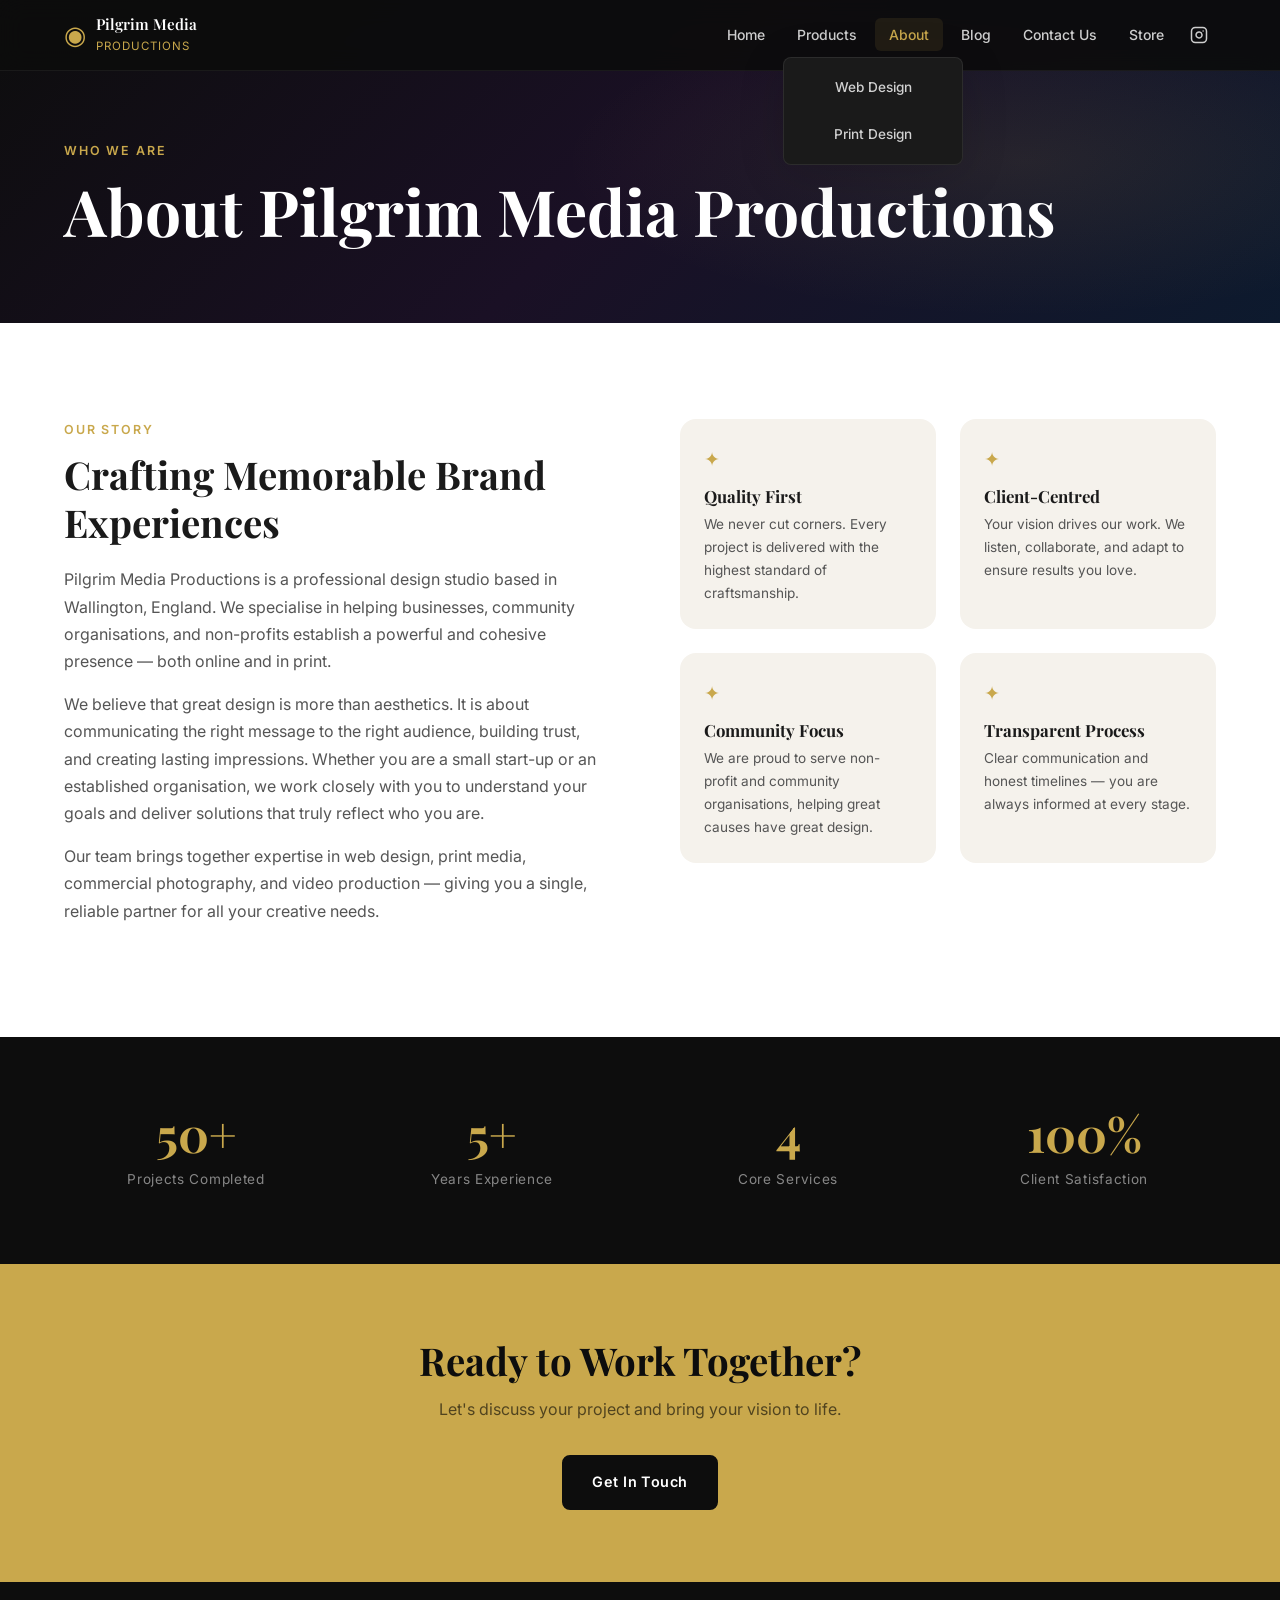
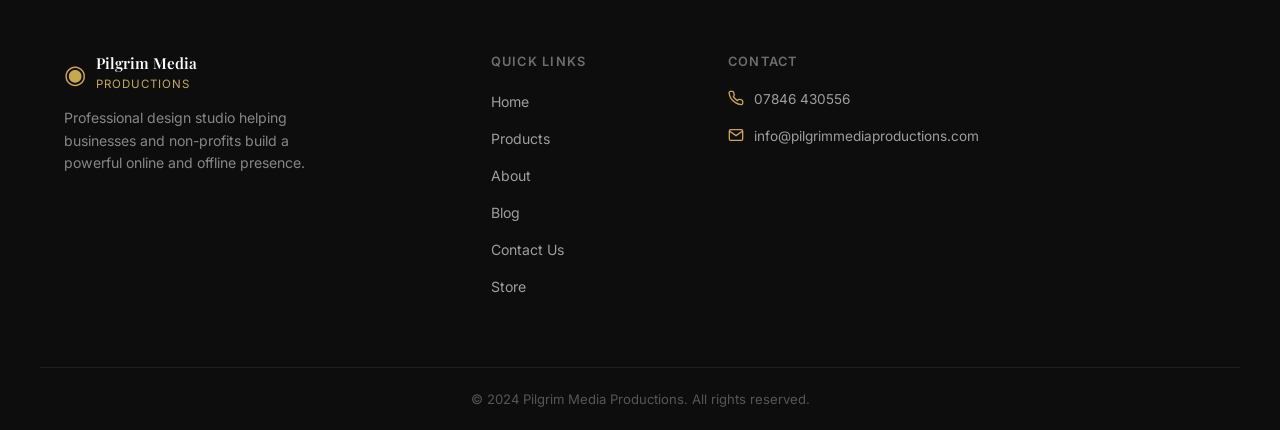
==== about.html @ a8da02cb "Add complete Pilgrim Media Productions website Built a full multi-page website modelled on pilgrimme" ====
<!DOCTYPE html>
<html lang="en">
<head>
  <meta charset="UTF-8" />
  <meta name="viewport" content="width=device-width, initial-scale=1.0" />
  <title>About - Pilgrim Media Productions</title>
  <link rel="stylesheet" href="css/styles.css" />
  <link rel="preconnect" href="https://fonts.googleapis.com" />
  <link rel="preconnect" href="https://fonts.gstatic.com" crossorigin />
  <link href="https://fonts.googleapis.com/css2?family=Playfair+Display:wght@400;600;700&family=Inter:wght@300;400;500;600&display=swap" rel="stylesheet" />
</head>
<body>

  <header class="site-header">
    <div class="container header-inner">
      <a href="index.html" class="logo">
        <span class="logo-icon">&#9673;</span>
        <span class="logo-text">Pilgrim Media<br /><small>Productions</small></span>
      </a>
      <nav class="main-nav" id="main-nav">
        <ul>
          <li><a href="index.html">Home</a></li>
          <li class="has-dropdown">
            <a href="products.html">Products</a>
            <ul class="dropdown">
              <li><a href="products.html#web-design">Web Design</a></li>
              <li><a href="products.html#print-design">Print Design</a></li>
            </ul>
          </li>
          <li><a href="about.html" class="active">About</a></li>
          <li><a href="blog.html">Blog</a></li>
          <li><a href="contact.html">Contact Us</a></li>
          <li><a href="store.html">Store</a></li>
          <li>
            <a href="https://www.instagram.com/pilgrimmediaproductions" target="_blank" rel="noopener" class="nav-social">
              <svg xmlns="http://www.w3.org/2000/svg" width="18" height="18" viewBox="0 0 24 24" fill="none" stroke="currentColor" stroke-width="2" stroke-linecap="round" stroke-linejoin="round"><rect x="2" y="2" width="20" height="20" rx="5" ry="5"/><path d="M16 11.37A4 4 0 1 1 12.63 8 4 4 0 0 1 16 11.37z"/><line x1="17.5" y1="6.5" x2="17.51" y2="6.5"/></svg>
            </a>
          </li>
        </ul>
      </nav>
      <button class="hamburger" id="hamburger" aria-label="Toggle menu">
        <span></span><span></span><span></span>
      </button>
    </div>
  </header>

  <section class="page-hero">
    <div class="container">
      <p class="section-eyebrow">Who We Are</p>
      <h1>About Pilgrim Media Productions</h1>
    </div>
  </section>

  <section class="section about-main">
    <div class="container about-inner">
      <div class="about-text">
        <p class="section-eyebrow">Our Story</p>
        <h2>Crafting Memorable Brand Experiences</h2>
        <p>Pilgrim Media Productions is a professional design studio based in Wallington, England. We specialise in helping businesses, community organisations, and non-profits establish a powerful and cohesive presence — both online and in print.</p>
        <p>We believe that great design is more than aesthetics. It is about communicating the right message to the right audience, building trust, and creating lasting impressions. Whether you are a small start-up or an established organisation, we work closely with you to understand your goals and deliver solutions that truly reflect who you are.</p>
        <p>Our team brings together expertise in web design, print media, commercial photography, and video production — giving you a single, reliable partner for all your creative needs.</p>
      </div>
      <div class="about-values">
        <div class="value-item">
          <div class="value-icon">&#10022;</div>
          <h4>Quality First</h4>
          <p>We never cut corners. Every project is delivered with the highest standard of craftsmanship.</p>
        </div>
        <div class="value-item">
          <div class="value-icon">&#10022;</div>
          <h4>Client-Centred</h4>
          <p>Your vision drives our work. We listen, collaborate, and adapt to ensure results you love.</p>
        </div>
        <div class="value-item">
          <div class="value-icon">&#10022;</div>
          <h4>Community Focus</h4>
          <p>We are proud to serve non-profit and community organisations, helping great causes have great design.</p>
        </div>
        <div class="value-item">
          <div class="value-icon">&#10022;</div>
          <h4>Transparent Process</h4>
          <p>Clear communication and honest timelines — you are always informed at every stage.</p>
        </div>
      </div>
    </div>
  </section>

  <section class="section stats-section">
    <div class="container stats-grid">
      <div class="stat-item">
        <span class="stat-num">50+</span>
        <span class="stat-label">Projects Completed</span>
      </div>
      <div class="stat-item">
        <span class="stat-num">5+</span>
        <span class="stat-label">Years Experience</span>
      </div>
      <div class="stat-item">
        <span class="stat-num">4</span>
        <span class="stat-label">Core Services</span>
      </div>
      <div class="stat-item">
        <span class="stat-num">100%</span>
        <span class="stat-label">Client Satisfaction</span>
      </div>
    </div>
  </section>

  <section class="section cta-section">
    <div class="container cta-inner">
      <h2>Ready to Work Together?</h2>
      <p>Let's discuss your project and bring your vision to life.</p>
      <a href="contact.html" class="btn btn-primary">Get In Touch</a>
    </div>
  </section>

  <footer class="site-footer">
    <div class="container footer-inner">
      <div class="footer-brand">
        <a href="index.html" class="logo logo-light">
          <span class="logo-icon">&#9673;</span>
          <span class="logo-text">Pilgrim Media<br /><small>Productions</small></span>
        </a>
        <p>Professional design studio helping businesses and non-profits build a powerful online and offline presence.</p>
      </div>
      <div class="footer-nav">
        <h4>Quick Links</h4>
        <ul>
          <li><a href="index.html">Home</a></li>
          <li><a href="products.html">Products</a></li>
          <li><a href="about.html">About</a></li>
          <li><a href="blog.html">Blog</a></li>
          <li><a href="contact.html">Contact Us</a></li>
          <li><a href="store.html">Store</a></li>
        </ul>
      </div>
      <div class="footer-contact">
        <h4>Contact</h4>
        <ul class="contact-list">
          <li>
            <svg xmlns="http://www.w3.org/2000/svg" width="16" height="16" viewBox="0 0 24 24" fill="none" stroke="currentColor" stroke-width="2"><path d="M22 16.92v3a2 2 0 0 1-2.18 2 19.79 19.79 0 0 1-8.63-3.07A19.5 19.5 0 0 1 4.69 13a19.79 19.79 0 0 1-3.07-8.67A2 2 0 0 1 3.6 2.18h3a2 2 0 0 1 2 1.72 12.84 12.84 0 0 0 .7 2.81 2 2 0 0 1-.45 2.11L8.09 9.91a16 16 0 0 0 6 6l1.27-1.27a2 2 0 0 1 2.11-.45 12.84 12.84 0 0 0 2.81.7A2 2 0 0 1 22 16.92z"/></svg>
            <a href="tel:07846430556">07846 430556</a>
          </li>
          <li>
            <svg xmlns="http://www.w3.org/2000/svg" width="16" height="16" viewBox="0 0 24 24" fill="none" stroke="currentColor" stroke-width="2"><path d="M4 4h16c1.1 0 2 .9 2 2v12c0 1.1-.9 2-2 2H4c-1.1 0-2-.9-2-2V6c0-1.1.9-2 2-2z"/><polyline points="22,6 12,13 2,6"/></svg>
            <a href="mailto:info@pilgrimmediaproductions.com">info@pilgrimmediaproductions.com</a>
          </li>
        </ul>
      </div>
    </div>
    <div class="footer-bottom">
      <div class="container">
        <p>&copy; 2024 Pilgrim Media Productions. All rights reserved.</p>
      </div>
    </div>
  </footer>

  <script src="js/main.js"></script>
</body>
</html>
---- css/styles.css ----
/* ============================================================
   PILGRIM MEDIA PRODUCTIONS — Main Stylesheet
   ============================================================ */

/* ── Variables ── */
:root {
  --clr-dark:     #0d0d0d;
  --clr-dark2:    #1a1a1a;
  --clr-dark3:    #242424;
  --clr-gold:     #c9a84c;
  --clr-gold-lt:  #e0c370;
  --clr-white:    #ffffff;
  --clr-off-white:#f5f2ec;
  --clr-grey:     #888888;
  --clr-grey-lt:  #d4d4d4;
  --clr-text:     #1a1a1a;
  --clr-text-lt:  #555555;

  --ff-serif:   'Playfair Display', Georgia, serif;
  --ff-sans:    'Inter', system-ui, sans-serif;

  --max-w: 1200px;
  --radius: 8px;
  --radius-lg: 16px;
  --shadow: 0 4px 24px rgba(0,0,0,.08);
  --shadow-lg: 0 8px 48px rgba(0,0,0,.14);

  --transition: 0.25s ease;
}

/* ── Reset & Base ── */
*, *::before, *::after { box-sizing: border-box; margin: 0; padding: 0; }

html { scroll-behavior: smooth; font-size: 16px; }

body {
  font-family: var(--ff-sans);
  color: var(--clr-text);
  background: var(--clr-white);
  line-height: 1.7;
  -webkit-font-smoothing: antialiased;
}

img { max-width: 100%; display: block; }
a  { color: inherit; text-decoration: none; }
ul { list-style: none; }

/* ── Typography ── */
h1, h2, h3, h4 { font-family: var(--ff-serif); line-height: 1.25; }
h1 { font-size: clamp(2.2rem, 5vw, 4rem); }
h2 { font-size: clamp(1.7rem, 3vw, 2.6rem); }
h3 { font-size: clamp(1.2rem, 2vw, 1.5rem); }
h4 { font-size: 1.05rem; }
p  { color: var(--clr-text-lt); }

/* ── Utilities ── */
.container {
  max-width: var(--max-w);
  margin: 0 auto;
  padding: 0 24px;
}

.section {
  padding: 96px 0;
}

.section-header {
  text-align: center;
  max-width: 620px;
  margin: 0 auto 64px;
}

.section-eyebrow {
  font-family: var(--ff-sans);
  font-size: 0.78rem;
  font-weight: 600;
  letter-spacing: 0.15em;
  text-transform: uppercase;
  color: var(--clr-gold);
  margin-bottom: 10px;
}

.section-desc {
  margin-top: 12px;
  font-size: 1.05rem;
}

.section-cta {
  text-align: center;
  margin-top: 48px;
}

/* ── Buttons ── */
.btn {
  display: inline-block;
  padding: 13px 28px;
  border-radius: var(--radius);
  font-family: var(--ff-sans);
  font-size: 0.9rem;
  font-weight: 600;
  letter-spacing: 0.03em;
  cursor: pointer;
  border: 2px solid transparent;
  transition: all var(--transition);
  text-align: center;
}

.btn-primary {
  background: var(--clr-gold);
  color: var(--clr-dark);
  border-color: var(--clr-gold);
}
.btn-primary:hover {
  background: var(--clr-gold-lt);
  border-color: var(--clr-gold-lt);
}

.btn-outline {
  background: transparent;
  color: var(--clr-white);
  border-color: rgba(255,255,255,0.6);
}
.btn-outline:hover {
  background: rgba(255,255,255,0.12);
  border-color: var(--clr-white);
}

.btn-full { width: 100%; }

/* ── Header ── */
.site-header {
  position: fixed;
  top: 0; left: 0; right: 0;
  z-index: 1000;
  background: rgba(13,13,13,0.92);
  backdrop-filter: blur(12px);
  border-bottom: 1px solid rgba(255,255,255,0.06);
  transition: background var(--transition);
}

.header-inner {
  display: flex;
  align-items: center;
  justify-content: space-between;
  height: 70px;
}

/* Logo */
.logo {
  display: flex;
  align-items: center;
  gap: 10px;
  color: var(--clr-white);
  text-decoration: none;
}

.logo-icon {
  font-size: 1.6rem;
  color: var(--clr-gold);
  line-height: 1;
}

.logo-text {
  font-family: var(--ff-serif);
  font-size: 0.95rem;
  font-weight: 600;
  color: var(--clr-white);
  line-height: 1.3;
}
.logo-text small {
  font-size: 0.72rem;
  font-family: var(--ff-sans);
  font-weight: 400;
  color: var(--clr-gold);
  letter-spacing: 0.08em;
  text-transform: uppercase;
}

/* Nav */
.main-nav ul {
  display: flex;
  align-items: center;
  gap: 4px;
}

.main-nav a {
  color: rgba(255,255,255,0.8);
  font-size: 0.875rem;
  font-weight: 500;
  padding: 8px 14px;
  border-radius: 6px;
  transition: all var(--transition);
}
.main-nav a:hover,
.main-nav a.active {
  color: var(--clr-gold);
  background: rgba(201,168,76,0.1);
}

.nav-social {
  display: flex;
  align-items: center;
  padding: 8px !important;
}

/* Dropdown */
.has-dropdown { position: relative; }

.dropdown {
  display: none;
  position: absolute;
  top: calc(100% + 8px);
  left: 0;
  background: var(--clr-dark2);
  border: 1px solid rgba(255,255,255,0.08);
  border-radius: var(--radius);
  padding: 8px 0;
  min-width: 180px;
  box-shadow: var(--shadow-lg);
  flex-direction: column;
  gap: 0;
}

.dropdown li a {
  display: block;
  padding: 10px 18px;
  border-radius: 0;
  font-size: 0.85rem;
}

.has-dropdown:hover .dropdown {
  display: flex;
}

/* Hamburger */
.hamburger {
  display: none;
  flex-direction: column;
  justify-content: center;
  gap: 5px;
  background: none;
  border: none;
  cursor: pointer;
  padding: 4px;
}
.hamburger span {
  display: block;
  width: 22px;
  height: 2px;
  background: var(--clr-white);
  border-radius: 2px;
  transition: all var(--transition);
}

/* ── Hero ── */
.hero {
  position: relative;
  min-height: 100vh;
  display: flex;
  align-items: center;
  background: linear-gradient(135deg, #0d0d0d 0%, #1a1025 40%, #0d1a2e 100%);
  overflow: hidden;
}

.hero::before {
  content: '';
  position: absolute;
  inset: 0;
  background:
    radial-gradient(ellipse 70% 70% at 80% 20%, rgba(201,168,76,0.12) 0%, transparent 60%),
    radial-gradient(ellipse 50% 50% at 20% 80%, rgba(100,60,200,0.1) 0%, transparent 60%);
}

.hero-overlay {
  position: absolute;
  inset: 0;
  background: linear-gradient(to right, rgba(0,0,0,0.5) 0%, transparent 100%);
}

.hero-content {
  position: relative;
  z-index: 1;
  max-width: 700px;
  padding-top: 80px;
}

.hero-eyebrow {
  font-size: 0.8rem;
  font-weight: 600;
  letter-spacing: 0.2em;
  text-transform: uppercase;
  color: var(--clr-gold);
  margin-bottom: 16px;
}

.hero h1 {
  color: var(--clr-white);
  margin-bottom: 20px;
  font-weight: 700;
}

.hero-sub {
  font-size: 1.1rem;
  color: rgba(255,255,255,0.7);
  margin-bottom: 40px;
  max-width: 520px;
}

.hero-actions {
  display: flex;
  gap: 16px;
  flex-wrap: wrap;
}

.hero-scroll-indicator {
  position: absolute;
  bottom: 36px;
  left: 50%;
  transform: translateX(-50%);
  z-index: 1;
}

.hero-scroll-indicator span {
  display: block;
  width: 24px;
  height: 40px;
  border: 2px solid rgba(255,255,255,0.3);
  border-radius: 12px;
  position: relative;
}

.hero-scroll-indicator span::after {
  content: '';
  position: absolute;
  top: 6px;
  left: 50%;
  transform: translateX(-50%);
  width: 4px;
  height: 8px;
  background: var(--clr-gold);
  border-radius: 2px;
  animation: scrollDot 2s ease-in-out infinite;
}

@keyframes scrollDot {
  0%, 100% { opacity: 1; top: 6px; }
  50%       { opacity: 0; top: 20px; }
}

/* ── Services Grid ── */
.services-grid {
  display: grid;
  grid-template-columns: repeat(auto-fit, minmax(260px, 1fr));
  gap: 28px;
}

.service-card {
  background: var(--clr-white);
  border: 1px solid #e8e3da;
  border-radius: var(--radius-lg);
  padding: 36px 28px;
  transition: all var(--transition);
  position: relative;
  overflow: hidden;
}

.service-card::before {
  content: '';
  position: absolute;
  top: 0; left: 0; right: 0;
  height: 3px;
  background: var(--clr-gold);
  transform: scaleX(0);
  transform-origin: left;
  transition: transform var(--transition);
}

.service-card:hover {
  box-shadow: var(--shadow-lg);
  transform: translateY(-4px);
}

.service-card:hover::before {
  transform: scaleX(1);
}

.service-icon {
  width: 64px;
  height: 64px;
  background: var(--clr-off-white);
  border-radius: 12px;
  display: flex;
  align-items: center;
  justify-content: center;
  margin-bottom: 20px;
  color: var(--clr-gold);
}

.service-card h3 { margin-bottom: 10px; }
.service-card p  { font-size: 0.9rem; margin-bottom: 20px; }

.card-link {
  font-size: 0.85rem;
  font-weight: 600;
  color: var(--clr-gold);
  transition: color var(--transition);
}
.card-link:hover { color: var(--clr-gold-lt); }

/* ── Why Us ── */
.why-us {
  background: var(--clr-off-white);
}

.why-inner {
  display: grid;
  grid-template-columns: 1fr 1fr;
  gap: 80px;
  align-items: center;
}

.why-points {
  display: flex;
  flex-direction: column;
  gap: 28px;
  margin: 36px 0 40px;
}

.why-point {
  display: flex;
  gap: 20px;
  align-items: flex-start;
}

.why-num {
  font-family: var(--ff-serif);
  font-size: 1.4rem;
  font-weight: 700;
  color: var(--clr-gold);
  flex-shrink: 0;
  line-height: 1.2;
  min-width: 36px;
}

.why-point h4 { margin-bottom: 4px; }
.why-point p  { font-size: 0.9rem; }

/* Why visual */
.why-card-stack {
  position: relative;
  height: 340px;
}

.visual-card {
  position: absolute;
  background: var(--clr-white);
  border-radius: var(--radius-lg);
  box-shadow: var(--shadow-lg);
  padding: 20px;
}

.vc1 {
  top: 0; left: 0;
  width: 65%; height: 130px;
  display: flex;
  flex-direction: column;
  justify-content: space-between;
}

.vc2 {
  top: 50px; right: 0;
  width: 55%; height: 110px;
  display: flex;
  flex-direction: column;
  justify-content: space-between;
}

.vc3 {
  bottom: 0; left: 15%;
  width: 60%; height: 150px;
  display: flex;
  align-items: center;
  justify-content: center;
  background: var(--clr-dark);
  color: rgba(255,255,255,0.2);
}

.vc-dot {
  width: 36px;
  height: 36px;
  background: var(--clr-gold);
  border-radius: 50%;
  opacity: 0.8;
}

.vc-bar {
  height: 10px;
  background: var(--clr-off-white);
  border-radius: 5px;
}

/* ── Projects Grid ── */
.projects-grid {
  display: grid;
  grid-template-columns: repeat(auto-fit, minmax(260px, 1fr));
  gap: 28px;
}

.project-card {
  border-radius: var(--radius-lg);
  overflow: hidden;
  border: 1px solid #e8e3da;
  transition: all var(--transition);
  background: var(--clr-white);
}

.project-card:hover {
  box-shadow: var(--shadow-lg);
  transform: translateY(-4px);
}

.project-img {
  height: 180px;
  position: relative;
  display: flex;
  align-items: flex-start;
  padding: 16px;
}

.project-tag, .blog-tag {
  display: inline-block;
  background: rgba(255,255,255,0.15);
  backdrop-filter: blur(6px);
  color: #fff;
  font-size: 0.72rem;
  font-weight: 600;
  letter-spacing: 0.08em;
  text-transform: uppercase;
  padding: 4px 12px;
  border-radius: 20px;
  border: 1px solid rgba(255,255,255,0.2);
}

.project-info {
  padding: 24px;
}
.project-info h3 { margin-bottom: 8px; }
.project-info p  { font-size: 0.88rem; margin-bottom: 16px; }

/* ── Newsletter ── */
.newsletter {
  background: linear-gradient(135deg, #0d0d0d 0%, #1a1025 100%);
  padding: 72px 0;
}

.newsletter-inner {
  display: flex;
  align-items: center;
  justify-content: space-between;
  gap: 48px;
  flex-wrap: wrap;
}

.newsletter-text h2 { color: var(--clr-white); }
.newsletter-text p  { color: rgba(255,255,255,0.6); max-width: 400px; }

.newsletter-form {
  display: flex;
  gap: 12px;
  flex-wrap: wrap;
  flex: 1;
  min-width: 280px;
}

.newsletter-form input {
  flex: 1;
  min-width: 220px;
  padding: 13px 18px;
  border: 1px solid rgba(255,255,255,0.15);
  border-radius: var(--radius);
  background: rgba(255,255,255,0.08);
  color: var(--clr-white);
  font-family: var(--ff-sans);
  font-size: 0.9rem;
  transition: border-color var(--transition);
}
.newsletter-form input::placeholder { color: rgba(255,255,255,0.35); }
.newsletter-form input:focus {
  outline: none;
  border-color: var(--clr-gold);
}

/* ── Footer ── */
.site-footer {
  background: var(--clr-dark);
  color: rgba(255,255,255,0.7);
  padding-top: 72px;
}

.footer-inner {
  display: grid;
  grid-template-columns: 2fr 1fr 1fr 1fr;
  gap: 48px;
  padding-bottom: 56px;
  border-bottom: 1px solid rgba(255,255,255,0.08);
}

.footer-brand p {
  font-size: 0.88rem;
  margin-top: 14px;
  max-width: 260px;
  color: rgba(255,255,255,0.5);
  line-height: 1.6;
}

.social-links {
  display: flex;
  gap: 12px;
  margin-top: 20px;
}

.social-links a {
  display: flex;
  align-items: center;
  justify-content: center;
  width: 38px; height: 38px;
  border: 1px solid rgba(255,255,255,0.15);
  border-radius: 50%;
  color: rgba(255,255,255,0.6);
  transition: all var(--transition);
}
.social-links a:hover {
  border-color: var(--clr-gold);
  color: var(--clr-gold);
}

.footer-nav h4,
.footer-services h4,
.footer-contact h4 {
  font-family: var(--ff-sans);
  font-size: 0.8rem;
  font-weight: 600;
  letter-spacing: 0.1em;
  text-transform: uppercase;
  color: rgba(255,255,255,0.4);
  margin-bottom: 18px;
}

.footer-nav ul li,
.footer-services ul li {
  margin-bottom: 10px;
}

.footer-nav a,
.footer-services a {
  font-size: 0.88rem;
  color: rgba(255,255,255,0.6);
  transition: color var(--transition);
}
.footer-nav a:hover,
.footer-services a:hover {
  color: var(--clr-gold);
}

.contact-list li {
  display: flex;
  align-items: flex-start;
  gap: 10px;
  font-size: 0.85rem;
  margin-bottom: 14px;
  color: rgba(255,255,255,0.6);
}

.contact-list svg {
  flex-shrink: 0;
  margin-top: 2px;
  color: var(--clr-gold);
}

.contact-list a {
  color: rgba(255,255,255,0.6);
  transition: color var(--transition);
}
.contact-list a:hover { color: var(--clr-gold); }

.footer-bottom {
  padding: 20px 0;
  text-align: center;
}

.footer-bottom p {
  font-size: 0.82rem;
  color: rgba(255,255,255,0.3);
}

/* ── Page Hero (inner pages) ── */
.page-hero {
  background: linear-gradient(135deg, #0d0d0d 0%, #1a1025 50%, #0d1a2e 100%);
  padding: 140px 0 72px;
  position: relative;
  overflow: hidden;
}

.page-hero::before {
  content: '';
  position: absolute;
  inset: 0;
  background: radial-gradient(ellipse 60% 80% at 80% 50%, rgba(201,168,76,0.1) 0%, transparent 60%);
}

.page-hero .container { position: relative; z-index: 1; }
.page-hero .section-eyebrow { margin-bottom: 10px; }
.page-hero h1 { color: var(--clr-white); }

/* ── About Page ── */
.about-inner {
  display: grid;
  grid-template-columns: 1fr 1fr;
  gap: 80px;
  align-items: start;
}

.about-text .section-eyebrow { margin-bottom: 10px; }
.about-text h2 { margin-bottom: 20px; }
.about-text p  { margin-bottom: 16px; }

.about-values {
  display: grid;
  grid-template-columns: 1fr 1fr;
  gap: 24px;
}

.value-item {
  background: var(--clr-off-white);
  border-radius: var(--radius-lg);
  padding: 24px;
}

.value-icon {
  font-size: 1.2rem;
  color: var(--clr-gold);
  margin-bottom: 10px;
}

.value-item h4 { margin-bottom: 6px; }
.value-item p  { font-size: 0.85rem; }

/* Stats */
.stats-section { background: var(--clr-dark); padding: 72px 0; }

.stats-grid {
  display: grid;
  grid-template-columns: repeat(4, 1fr);
  gap: 32px;
  text-align: center;
}

.stat-num {
  display: block;
  font-family: var(--ff-serif);
  font-size: 3rem;
  font-weight: 700;
  color: var(--clr-gold);
  line-height: 1;
  margin-bottom: 8px;
}

.stat-label {
  font-size: 0.85rem;
  color: rgba(255,255,255,0.5);
  letter-spacing: 0.05em;
}

/* CTA Section */
.cta-section {
  background: var(--clr-gold);
  padding: 72px 0;
}

.cta-inner {
  text-align: center;
}

.cta-inner h2 { color: var(--clr-dark); margin-bottom: 12px; }
.cta-inner p  { color: rgba(0,0,0,0.6); margin-bottom: 32px; }
.cta-section .btn-primary {
  background: var(--clr-dark);
  color: var(--clr-white);
  border-color: var(--clr-dark);
}
.cta-section .btn-primary:hover {
  background: var(--clr-dark2);
  border-color: var(--clr-dark2);
}

/* ── Products Page ── */
.product-section { }
.alt-bg { background: var(--clr-off-white); }

.product-inner {
  display: grid;
  grid-template-columns: 1fr 1fr;
  gap: 80px;
  align-items: center;
}

.product-inner.reverse { direction: rtl; }
.product-inner.reverse > * { direction: ltr; }

.product-text .section-eyebrow { margin-bottom: 10px; }
.product-text h2 { margin-bottom: 16px; }
.product-text p  { margin-bottom: 16px; }

.feature-list {
  margin: 20px 0 32px;
  display: flex;
  flex-direction: column;
  gap: 8px;
}

.feature-list li {
  display: flex;
  align-items: center;
  gap: 10px;
  font-size: 0.9rem;
}

.feature-list li::before {
  content: '✓';
  color: var(--clr-gold);
  font-weight: 700;
  flex-shrink: 0;
}

/* Browser mockup */
.browser-mockup {
  background: var(--clr-white);
  border-radius: var(--radius-lg);
  box-shadow: var(--shadow-lg);
  overflow: hidden;
  border: 1px solid #e0dbd2;
}

.browser-bar {
  background: #f0ede8;
  padding: 10px 16px;
  display: flex;
  align-items: center;
  gap: 8px;
}

.b-dot {
  width: 10px; height: 10px;
  border-radius: 50%;
  background: #ccc;
}
.b-dot:nth-child(1) { background: #ff5f57; }
.b-dot:nth-child(2) { background: #febc2e; }
.b-dot:nth-child(3) { background: #28c840; }

.b-url {
  flex: 1;
  background: var(--clr-white);
  border-radius: 4px;
  padding: 4px 12px;
  font-size: 0.75rem;
  color: var(--clr-grey);
  margin-left: 8px;
}

.browser-content { padding: 20px; }

.bc-header {
  height: 12px;
  background: var(--clr-gold);
  border-radius: 4px;
  margin-bottom: 10px;
  opacity: 0.6;
  width: 40%;
}

.bc-nav {
  height: 8px;
  background: var(--clr-off-white);
  border-radius: 4px;
  margin-bottom: 16px;
}

.bc-hero {
  height: 100px;
  background: linear-gradient(135deg, #0d0d0d, #1a1025);
  border-radius: var(--radius);
  margin-bottom: 16px;
}

.bc-cards {
  display: grid;
  grid-template-columns: repeat(3, 1fr);
  gap: 8px;
}

.bc-card {
  height: 60px;
  background: var(--clr-off-white);
  border-radius: 6px;
}

/* Print mockup */
.print-mockup {
  position: relative;
  height: 300px;
}

.print-card {
  position: absolute;
  border-radius: var(--radius);
  box-shadow: var(--shadow-lg);
}

.pm1 {
  width: 200px; height: 120px;
  background: var(--clr-dark);
  top: 0; left: 0;
  transform: rotate(-5deg);
}

.pm2 {
  width: 180px; height: 250px;
  background: linear-gradient(135deg, #1a1025, #0d1a2e);
  top: 40px; left: 80px;
  transform: rotate(2deg);
}

.pm3 {
  width: 220px; height: 100px;
  background: var(--clr-gold);
  bottom: 20px; right: 0;
  transform: rotate(-2deg);
}

/* Photo mockup */
.photo-grid {
  display: grid;
  grid-template-columns: 1fr 1fr;
  grid-template-rows: 1fr 1fr;
  gap: 12px;
  height: 300px;
}

.photo-item {
  border-radius: var(--radius);
}

.pi1 { background: linear-gradient(135deg, #1a1a2e, #16213e); }
.pi2 { background: linear-gradient(135deg, #2d6a4f, #1b4332); }
.pi3 { background: linear-gradient(135deg, #7b2d8b, #c0392b); }
.pi4 { background: linear-gradient(135deg, #b5451b, #e07b39); }

/* Video mockup */
.video-mockup {
  border-radius: var(--radius-lg);
  overflow: hidden;
  box-shadow: var(--shadow-lg);
}

.video-screen {
  height: 240px;
  background: var(--clr-dark);
  display: flex;
  align-items: center;
  justify-content: center;
}

.play-btn {
  width: 70px; height: 70px;
  background: rgba(201,168,76,0.9);
  border-radius: 50%;
  display: flex;
  align-items: center;
  justify-content: center;
  color: var(--clr-dark);
  padding-left: 4px;
}

.video-controls {
  background: #222;
  padding: 14px 16px;
  position: relative;
}

.vc-bar {
  height: 4px;
  background: rgba(255,255,255,0.15);
  border-radius: 2px;
}

.vc-progress {
  position: absolute;
  top: 14px; left: 16px;
  height: 4px;
  background: var(--clr-gold);
  border-radius: 2px;
}

/* ── Blog Page ── */
.blog-grid {
  display: grid;
  grid-template-columns: repeat(auto-fit, minmax(300px, 1fr));
  gap: 28px;
}

.blog-card {
  border-radius: var(--radius-lg);
  overflow: hidden;
  border: 1px solid #e8e3da;
  background: var(--clr-white);
  transition: all var(--transition);
}

.blog-card:hover {
  box-shadow: var(--shadow-lg);
  transform: translateY(-4px);
}

.blog-card.featured {
  grid-column: 1 / -1;
  display: grid;
  grid-template-columns: 1fr 1fr;
}

.blog-img {
  height: 200px;
  position: relative;
  display: flex;
  align-items: flex-start;
  padding: 16px;
}

.blog-card.featured .blog-img {
  height: auto;
  min-height: 300px;
}

.blog-info { padding: 28px; }

.blog-meta {
  display: flex;
  gap: 12px;
  margin-bottom: 12px;
  font-size: 0.78rem;
  color: var(--clr-grey);
}

.blog-cat {
  color: var(--clr-gold);
  font-weight: 600;
}

.blog-info h2, .blog-info h3 { margin-bottom: 10px; }
.blog-info p { font-size: 0.88rem; margin-bottom: 16px; }

.blog-info h2 a, .blog-info h3 a {
  transition: color var(--transition);
}
.blog-info h2 a:hover, .blog-info h3 a:hover {
  color: var(--clr-gold);
}

/* ── Contact Page ── */
.contact-inner {
  display: grid;
  grid-template-columns: 1fr 1fr;
  gap: 80px;
  align-items: start;
}

.contact-info h2 { margin-bottom: 14px; }
.contact-info > p { margin-bottom: 36px; }

.contact-details {
  display: flex;
  flex-direction: column;
  gap: 24px;
}

.contact-item {
  display: flex;
  gap: 16px;
  align-items: flex-start;
}

.ci-icon {
  width: 44px; height: 44px;
  background: var(--clr-off-white);
  border-radius: 10px;
  display: flex;
  align-items: center;
  justify-content: center;
  color: var(--clr-gold);
  flex-shrink: 0;
}

.contact-item h4 { margin-bottom: 4px; font-size: 0.9rem; }
.contact-item a, .contact-item span { font-size: 0.88rem; color: var(--clr-text-lt); }
.contact-item a:hover { color: var(--clr-gold); }

/* Contact Form */
.contact-form-wrap {
  background: var(--clr-white);
  border: 1px solid #e8e3da;
  border-radius: var(--radius-lg);
  padding: 40px;
  box-shadow: var(--shadow);
}

.contact-form h3 { margin-bottom: 28px; }

.form-row {
  display: grid;
  grid-template-columns: 1fr 1fr;
  gap: 16px;
}

.form-group {
  margin-bottom: 20px;
}

.form-group label {
  display: block;
  font-size: 0.82rem;
  font-weight: 600;
  color: var(--clr-text);
  margin-bottom: 6px;
}

.form-group input,
.form-group select,
.form-group textarea {
  width: 100%;
  padding: 12px 14px;
  border: 1px solid #d8d3ca;
  border-radius: var(--radius);
  font-family: var(--ff-sans);
  font-size: 0.9rem;
  color: var(--clr-text);
  background: var(--clr-white);
  transition: border-color var(--transition);
  appearance: none;
}

.form-group input:focus,
.form-group select:focus,
.form-group textarea:focus {
  outline: none;
  border-color: var(--clr-gold);
  box-shadow: 0 0 0 3px rgba(201,168,76,0.1);
}

.form-group textarea { resize: vertical; }

.form-success {
  margin-top: 16px;
  padding: 12px 16px;
  background: #f0fdf4;
  border: 1px solid #bbf7d0;
  border-radius: var(--radius);
  color: #166534;
  font-size: 0.88rem;
}

/* ── Store Page ── */
.store-grid {
  display: grid;
  grid-template-columns: repeat(auto-fit, minmax(300px, 1fr));
  gap: 28px;
}

.store-card {
  background: var(--clr-white);
  border: 1px solid #e8e3da;
  border-radius: var(--radius-lg);
  padding: 32px;
  transition: all var(--transition);
}

.store-card:hover {
  box-shadow: var(--shadow-lg);
  transform: translateY(-4px);
}

.featured-card {
  border-color: var(--clr-gold);
  box-shadow: 0 0 0 2px rgba(201,168,76,0.2);
}

.store-card-header {
  display: flex;
  align-items: center;
  justify-content: space-between;
  margin-bottom: 16px;
}

.store-icon {
  width: 56px; height: 56px;
  background: var(--clr-off-white);
  border-radius: 12px;
  display: flex;
  align-items: center;
  justify-content: center;
  color: var(--clr-gold);
}

.store-badge {
  font-size: 0.72rem;
  font-weight: 700;
  letter-spacing: 0.08em;
  text-transform: uppercase;
  padding: 4px 12px;
  border-radius: 20px;
  background: var(--clr-off-white);
  color: var(--clr-text-lt);
}

.badge-gold {
  background: var(--clr-gold);
  color: var(--clr-dark);
}

.store-card h3 { margin-bottom: 8px; }

.store-price {
  font-size: 1.4rem;
  color: var(--clr-dark);
  margin-bottom: 12px;
}

.store-card > p { font-size: 0.88rem; margin-bottom: 20px; }

.store-features {
  display: flex;
  flex-direction: column;
  gap: 7px;
  margin-bottom: 28px;
}

.store-features li {
  font-size: 0.85rem;
  color: var(--clr-text-lt);
  display: flex;
  align-items: center;
  gap: 8px;
}

.store-features li::before {
  content: '✓';
  color: var(--clr-gold);
  font-weight: 700;
  flex-shrink: 0;
}

.store-note {
  margin-top: 48px;
  text-align: center;
  font-size: 0.88rem;
  color: var(--clr-text-lt);
}

.store-note a { color: var(--clr-gold); }

/* ── Responsive ── */
@media (max-width: 1024px) {
  .footer-inner {
    grid-template-columns: 1fr 1fr;
    gap: 40px;
  }

  .why-inner { gap: 48px; }
  .about-inner { gap: 48px; }
  .product-inner { gap: 48px; }
  .contact-inner { gap: 48px; }
}

@media (max-width: 768px) {
  .section { padding: 64px 0; }

  /* Mobile nav */
  .hamburger { display: flex; }

  .main-nav {
    display: none;
    position: fixed;
    top: 70px; left: 0; right: 0; bottom: 0;
    background: rgba(13,13,13,0.97);
    z-index: 999;
    flex-direction: column;
    align-items: center;
    justify-content: center;
  }

  .main-nav.open { display: flex; }

  .main-nav ul {
    flex-direction: column;
    gap: 8px;
    text-align: center;
  }

  .main-nav a {
    font-size: 1.1rem;
    padding: 12px 24px;
  }

  .dropdown {
    position: static;
    display: flex !important;
    background: transparent;
    border: none;
    box-shadow: none;
    padding: 4px 0 8px;
  }

  .dropdown li a { font-size: 0.9rem; color: rgba(255,255,255,0.5); }

  /* Grids */
  .why-inner,
  .about-inner,
  .product-inner,
  .contact-inner {
    grid-template-columns: 1fr;
    gap: 40px;
  }

  .product-inner.reverse { direction: ltr; }

  .stats-grid { grid-template-columns: 1fr 1fr; }

  .footer-inner {
    grid-template-columns: 1fr;
    gap: 32px;
  }

  .newsletter-inner {
    flex-direction: column;
    gap: 28px;
  }

  .about-values { grid-template-columns: 1fr; }

  .blog-card.featured {
    grid-column: auto;
    display: block;
  }

  .blog-card.featured .blog-img { min-height: 200px; }

  .form-row { grid-template-columns: 1fr; }

  .contact-form-wrap { padding: 24px; }

  .hero-actions { flex-direction: column; }
  .hero-actions .btn { width: 100%; text-align: center; }

  .why-card-stack { display: none; }
}

@media (max-width: 480px) {
  .stats-grid { grid-template-columns: 1fr 1fr; }
  .store-grid { grid-template-columns: 1fr; }
  .services-grid { grid-template-columns: 1fr; }
  .projects-grid { grid-template-columns: 1fr; }
}
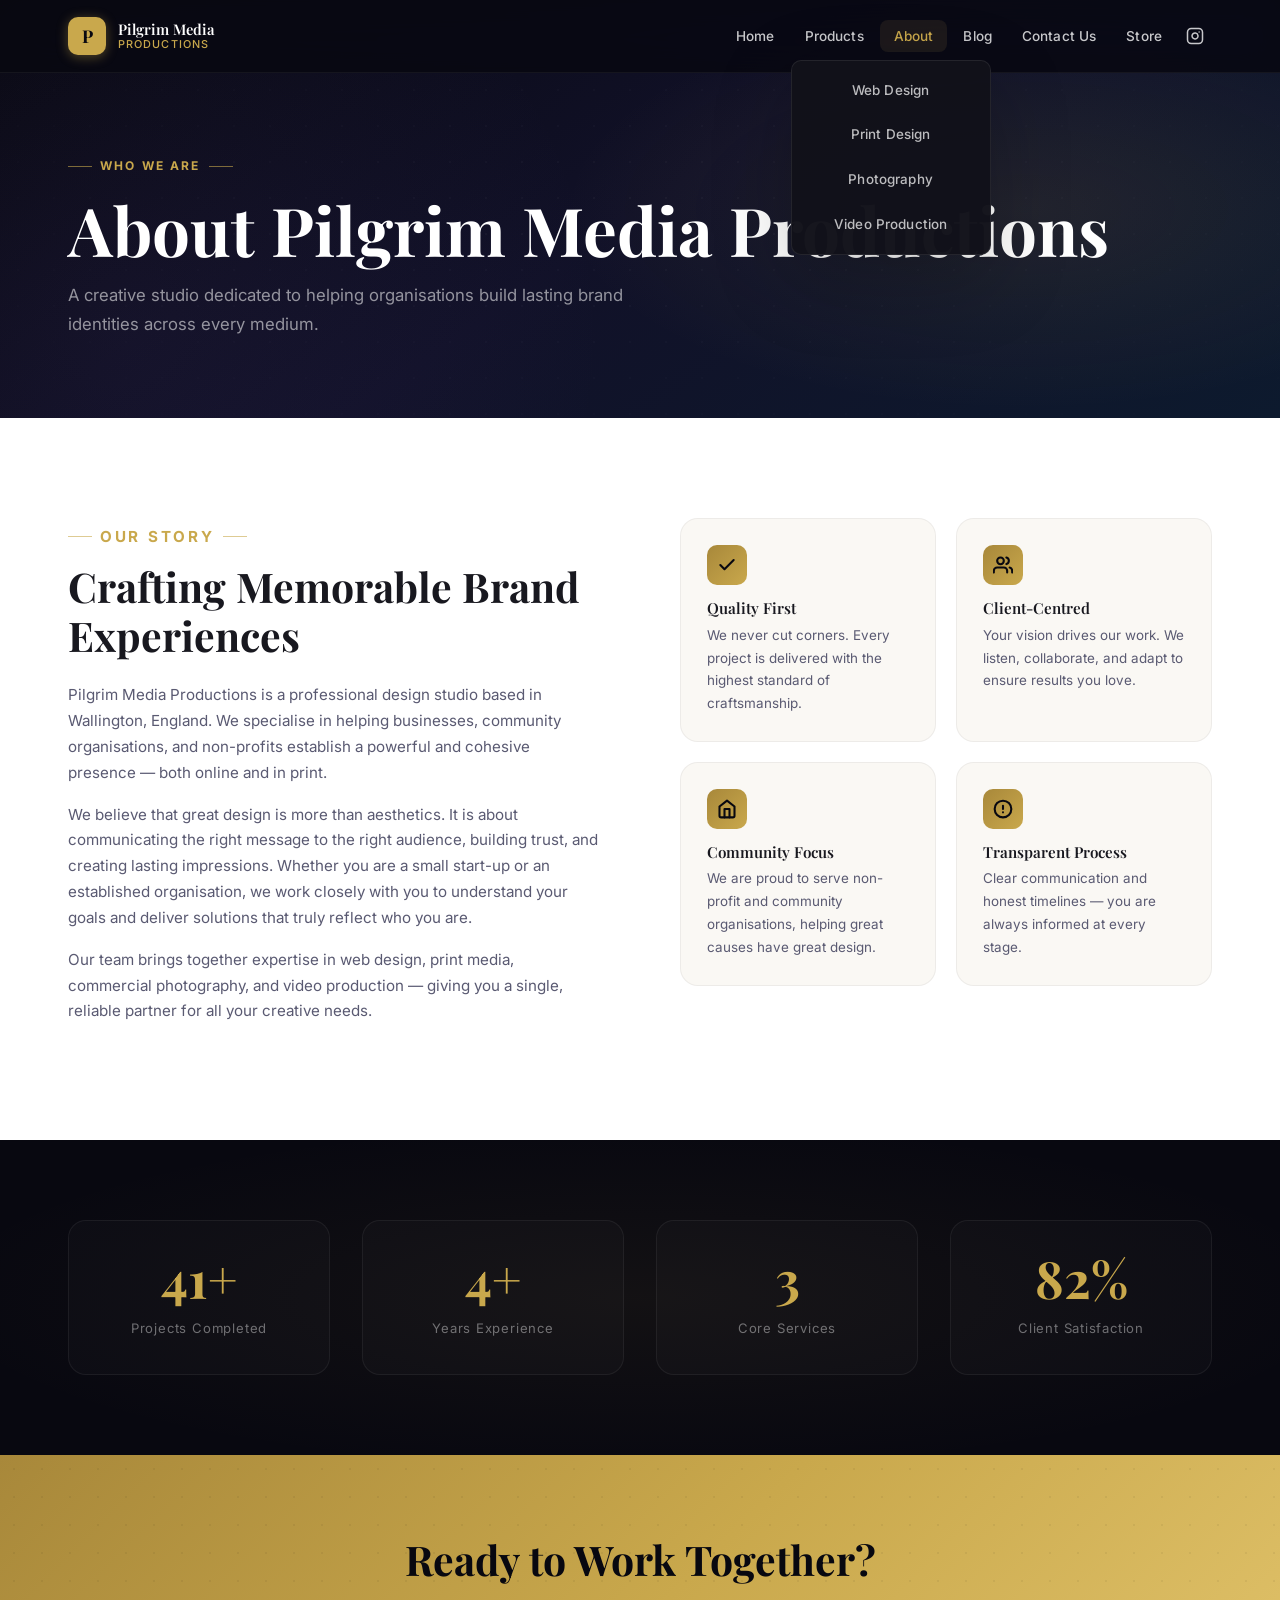
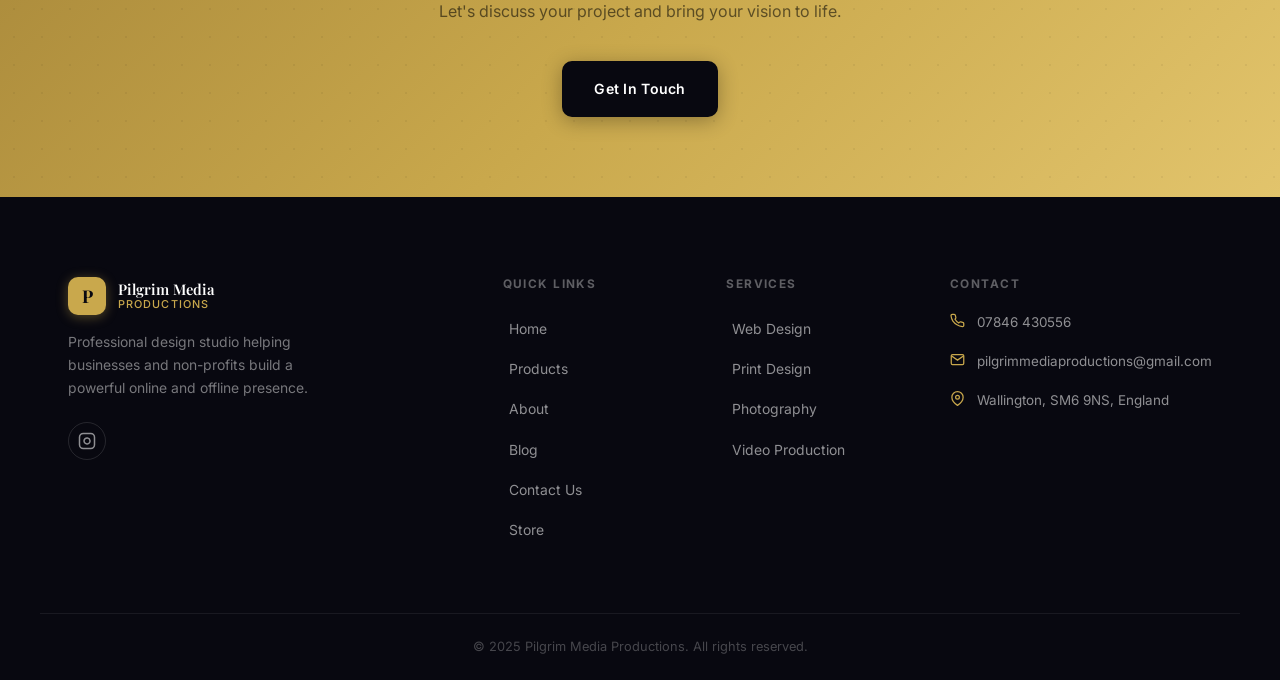
==== commit 64766eaf: "Modernise website with new design system, animations, and sections - Completely rewrote CSS with ani" ====
--- a/about.html
+++ b/about.html
@@ -3,19 +3,26 @@
 <head>
   <meta charset="UTF-8" />
   <meta name="viewport" content="width=device-width, initial-scale=1.0" />
+  <meta name="description" content="About Pilgrim Media Productions — a professional design studio based in Wallington, England, specialising in web design, print, photography and video for businesses and non-profits." />
   <title>About - Pilgrim Media Productions</title>
   <link rel="stylesheet" href="css/styles.css" />
   <link rel="preconnect" href="https://fonts.googleapis.com" />
   <link rel="preconnect" href="https://fonts.gstatic.com" crossorigin />
-  <link href="https://fonts.googleapis.com/css2?family=Playfair+Display:wght@400;600;700&family=Inter:wght@300;400;500;600&display=swap" rel="stylesheet" />
+  <link href="https://fonts.googleapis.com/css2?family=Playfair+Display:wght@400;600;700&family=Inter:wght@300;400;500;600;700&display=swap" rel="stylesheet" />
 </head>
 <body>
+
+  <div class="reading-progress" role="progressbar" aria-hidden="true"></div>
+
+  <button class="back-to-top" aria-label="Back to top">
+    <svg xmlns="http://www.w3.org/2000/svg" width="20" height="20" viewBox="0 0 24 24" fill="none" stroke="currentColor" stroke-width="2.5" stroke-linecap="round" stroke-linejoin="round"><polyline points="18 15 12 9 6 15"/></svg>
+  </button>
 
   <header class="site-header">
     <div class="container header-inner">
       <a href="index.html" class="logo">
-        <span class="logo-icon">&#9673;</span>
-        <span class="logo-text">Pilgrim Media<br /><small>Productions</small></span>
+        <div class="logo-mark">P</div>
+        <div class="logo-text">Pilgrim Media<small>Productions</small></div>
       </a>
       <nav class="main-nav" id="main-nav">
         <ul>
@@ -25,6 +32,8 @@
             <ul class="dropdown">
               <li><a href="products.html#web-design">Web Design</a></li>
               <li><a href="products.html#print-design">Print Design</a></li>
+              <li><a href="products.html#photography">Photography</a></li>
+              <li><a href="products.html#video">Video Production</a></li>
             </ul>
           </li>
           <li><a href="about.html" class="active">About</a></li>
@@ -32,13 +41,13 @@
           <li><a href="contact.html">Contact Us</a></li>
           <li><a href="store.html">Store</a></li>
           <li>
-            <a href="https://www.instagram.com/pilgrimmediaproductions" target="_blank" rel="noopener" class="nav-social">
+            <a href="https://www.instagram.com/pilgrimmediaproductions" target="_blank" rel="noopener" class="nav-social" aria-label="Instagram">
               <svg xmlns="http://www.w3.org/2000/svg" width="18" height="18" viewBox="0 0 24 24" fill="none" stroke="currentColor" stroke-width="2" stroke-linecap="round" stroke-linejoin="round"><rect x="2" y="2" width="20" height="20" rx="5" ry="5"/><path d="M16 11.37A4 4 0 1 1 12.63 8 4 4 0 0 1 16 11.37z"/><line x1="17.5" y1="6.5" x2="17.51" y2="6.5"/></svg>
             </a>
           </li>
         </ul>
       </nav>
-      <button class="hamburger" id="hamburger" aria-label="Toggle menu">
+      <button class="hamburger" id="hamburger" aria-label="Toggle menu" aria-expanded="false">
         <span></span><span></span><span></span>
       </button>
     </div>
@@ -48,6 +57,7 @@
     <div class="container">
       <p class="section-eyebrow">Who We Are</p>
       <h1>About Pilgrim Media Productions</h1>
+      <p class="page-hero-desc">A creative studio dedicated to helping organisations build lasting brand identities across every medium.</p>
     </div>
   </section>
 
@@ -62,22 +72,30 @@
       </div>
       <div class="about-values">
         <div class="value-item">
-          <div class="value-icon">&#10022;</div>
+          <div class="value-icon">
+            <svg xmlns="http://www.w3.org/2000/svg" width="20" height="20" viewBox="0 0 24 24" fill="none" stroke="currentColor" stroke-width="2.5" stroke-linecap="round" stroke-linejoin="round"><polyline points="20 6 9 17 4 12"/></svg>
+          </div>
           <h4>Quality First</h4>
           <p>We never cut corners. Every project is delivered with the highest standard of craftsmanship.</p>
         </div>
         <div class="value-item">
-          <div class="value-icon">&#10022;</div>
+          <div class="value-icon">
+            <svg xmlns="http://www.w3.org/2000/svg" width="20" height="20" viewBox="0 0 24 24" fill="none" stroke="currentColor" stroke-width="2.5" stroke-linecap="round" stroke-linejoin="round"><path d="M17 21v-2a4 4 0 0 0-4-4H5a4 4 0 0 0-4 4v2"/><circle cx="9" cy="7" r="4"/><path d="M23 21v-2a4 4 0 0 0-3-3.87"/><path d="M16 3.13a4 4 0 0 1 0 7.75"/></svg>
+          </div>
           <h4>Client-Centred</h4>
           <p>Your vision drives our work. We listen, collaborate, and adapt to ensure results you love.</p>
         </div>
         <div class="value-item">
-          <div class="value-icon">&#10022;</div>
+          <div class="value-icon">
+            <svg xmlns="http://www.w3.org/2000/svg" width="20" height="20" viewBox="0 0 24 24" fill="none" stroke="currentColor" stroke-width="2.5" stroke-linecap="round" stroke-linejoin="round"><path d="M3 9l9-7 9 7v11a2 2 0 0 1-2 2H5a2 2 0 0 1-2-2z"/><polyline points="9 22 9 12 15 12 15 22"/></svg>
+          </div>
           <h4>Community Focus</h4>
           <p>We are proud to serve non-profit and community organisations, helping great causes have great design.</p>
         </div>
         <div class="value-item">
-          <div class="value-icon">&#10022;</div>
+          <div class="value-icon">
+            <svg xmlns="http://www.w3.org/2000/svg" width="20" height="20" viewBox="0 0 24 24" fill="none" stroke="currentColor" stroke-width="2.5" stroke-linecap="round" stroke-linejoin="round"><circle cx="12" cy="12" r="10"/><line x1="12" y1="8" x2="12" y2="12"/><line x1="12" y1="16" x2="12.01" y2="16"/></svg>
+          </div>
           <h4>Transparent Process</h4>
           <p>Clear communication and honest timelines — you are always informed at every stage.</p>
         </div>
@@ -85,22 +103,22 @@
     </div>
   </section>
 
-  <section class="section stats-section">
+  <section class="stats-section">
     <div class="container stats-grid">
       <div class="stat-item">
-        <span class="stat-num">50+</span>
+        <span class="stat-num" data-count="50" data-suffix="+">50+</span>
         <span class="stat-label">Projects Completed</span>
       </div>
       <div class="stat-item">
-        <span class="stat-num">5+</span>
+        <span class="stat-num" data-count="5" data-suffix="+">5+</span>
         <span class="stat-label">Years Experience</span>
       </div>
       <div class="stat-item">
-        <span class="stat-num">4</span>
+        <span class="stat-num" data-count="4">4</span>
         <span class="stat-label">Core Services</span>
       </div>
       <div class="stat-item">
-        <span class="stat-num">100%</span>
+        <span class="stat-num" data-count="100" data-suffix="%">100%</span>
         <span class="stat-label">Client Satisfaction</span>
       </div>
     </div>
@@ -118,10 +136,15 @@
     <div class="container footer-inner">
       <div class="footer-brand">
         <a href="index.html" class="logo logo-light">
-          <span class="logo-icon">&#9673;</span>
-          <span class="logo-text">Pilgrim Media<br /><small>Productions</small></span>
+          <div class="logo-mark">P</div>
+          <div class="logo-text">Pilgrim Media<small>Productions</small></div>
         </a>
         <p>Professional design studio helping businesses and non-profits build a powerful online and offline presence.</p>
+        <div class="social-links">
+          <a href="https://www.instagram.com/pilgrimmediaproductions" target="_blank" rel="noopener" aria-label="Instagram">
+            <svg xmlns="http://www.w3.org/2000/svg" width="18" height="18" viewBox="0 0 24 24" fill="none" stroke="currentColor" stroke-width="2"><rect x="2" y="2" width="20" height="20" rx="5" ry="5"/><path d="M16 11.37A4 4 0 1 1 12.63 8 4 4 0 0 1 16 11.37z"/><line x1="17.5" y1="6.5" x2="17.51" y2="6.5"/></svg>
+          </a>
+        </div>
       </div>
       <div class="footer-nav">
         <h4>Quick Links</h4>
@@ -134,23 +157,36 @@
           <li><a href="store.html">Store</a></li>
         </ul>
       </div>
+      <div class="footer-services">
+        <h4>Services</h4>
+        <ul>
+          <li><a href="products.html#web-design">Web Design</a></li>
+          <li><a href="products.html#print-design">Print Design</a></li>
+          <li><a href="products.html#photography">Photography</a></li>
+          <li><a href="products.html#video">Video Production</a></li>
+        </ul>
+      </div>
       <div class="footer-contact">
         <h4>Contact</h4>
         <ul class="contact-list">
           <li>
-            <svg xmlns="http://www.w3.org/2000/svg" width="16" height="16" viewBox="0 0 24 24" fill="none" stroke="currentColor" stroke-width="2"><path d="M22 16.92v3a2 2 0 0 1-2.18 2 19.79 19.79 0 0 1-8.63-3.07A19.5 19.5 0 0 1 4.69 13a19.79 19.79 0 0 1-3.07-8.67A2 2 0 0 1 3.6 2.18h3a2 2 0 0 1 2 1.72 12.84 12.84 0 0 0 .7 2.81 2 2 0 0 1-.45 2.11L8.09 9.91a16 16 0 0 0 6 6l1.27-1.27a2 2 0 0 1 2.11-.45 12.84 12.84 0 0 0 2.81.7A2 2 0 0 1 22 16.92z"/></svg>
+            <svg xmlns="http://www.w3.org/2000/svg" width="15" height="15" viewBox="0 0 24 24" fill="none" stroke="currentColor" stroke-width="2"><path d="M22 16.92v3a2 2 0 0 1-2.18 2 19.79 19.79 0 0 1-8.63-3.07A19.5 19.5 0 0 1 4.69 13a19.79 19.79 0 0 1-3.07-8.67A2 2 0 0 1 3.6 2.18h3a2 2 0 0 1 2 1.72 12.84 12.84 0 0 0 .7 2.81 2 2 0 0 1-.45 2.11L8.09 9.91a16 16 0 0 0 6 6l1.27-1.27a2 2 0 0 1 2.11-.45 12.84 12.84 0 0 0 2.81.7A2 2 0 0 1 22 16.92z"/></svg>
             <a href="tel:07846430556">07846 430556</a>
           </li>
           <li>
-            <svg xmlns="http://www.w3.org/2000/svg" width="16" height="16" viewBox="0 0 24 24" fill="none" stroke="currentColor" stroke-width="2"><path d="M4 4h16c1.1 0 2 .9 2 2v12c0 1.1-.9 2-2 2H4c-1.1 0-2-.9-2-2V6c0-1.1.9-2 2-2z"/><polyline points="22,6 12,13 2,6"/></svg>
-            <a href="mailto:info@pilgrimmediaproductions.com">info@pilgrimmediaproductions.com</a>
+            <svg xmlns="http://www.w3.org/2000/svg" width="15" height="15" viewBox="0 0 24 24" fill="none" stroke="currentColor" stroke-width="2"><path d="M4 4h16c1.1 0 2 .9 2 2v12c0 1.1-.9 2-2 2H4c-1.1 0-2-.9-2-2V6c0-1.1.9-2 2-2z"/><polyline points="22,6 12,13 2,6"/></svg>
+            <a href="mailto:pilgrimmediaproductions@gmail.com">pilgrimmediaproductions@gmail.com</a>
+          </li>
+          <li>
+            <svg xmlns="http://www.w3.org/2000/svg" width="15" height="15" viewBox="0 0 24 24" fill="none" stroke="currentColor" stroke-width="2"><path d="M21 10c0 7-9 13-9 13s-9-6-9-13a9 9 0 0 1 18 0z"/><circle cx="12" cy="10" r="3"/></svg>
+            <span>Wallington, SM6 9NS, England</span>
           </li>
         </ul>
       </div>
     </div>
     <div class="footer-bottom">
       <div class="container">
-        <p>&copy; 2024 Pilgrim Media Productions. All rights reserved.</p>
+        <p>&copy; 2025 Pilgrim Media Productions. All rights reserved.</p>
       </div>
     </div>
   </footer>
--- a/css/styles.css
+++ b/css/styles.css
@@ -1,31 +1,41 @@
 /* ============================================================
-   PILGRIM MEDIA PRODUCTIONS — Main Stylesheet
+   PILGRIM MEDIA PRODUCTIONS — Main Stylesheet (Modern Redesign)
    ============================================================ */
 
 /* ── Variables ── */
 :root {
-  --clr-dark:     #0d0d0d;
-  --clr-dark2:    #1a1a1a;
-  --clr-dark3:    #242424;
-  --clr-gold:     #c9a84c;
-  --clr-gold-lt:  #e0c370;
-  --clr-white:    #ffffff;
-  --clr-off-white:#f5f2ec;
-  --clr-grey:     #888888;
-  --clr-grey-lt:  #d4d4d4;
-  --clr-text:     #1a1a1a;
-  --clr-text-lt:  #555555;
-
-  --ff-serif:   'Playfair Display', Georgia, serif;
-  --ff-sans:    'Inter', system-ui, sans-serif;
-
-  --max-w: 1200px;
-  --radius: 8px;
-  --radius-lg: 16px;
-  --shadow: 0 4px 24px rgba(0,0,0,.08);
-  --shadow-lg: 0 8px 48px rgba(0,0,0,.14);
+  --clr-dark:      #080810;
+  --clr-dark2:     #111118;
+  --clr-dark3:     #1c1c28;
+  --clr-dark4:     #252535;
+  --clr-gold:      #c9a84c;
+  --clr-gold-lt:   #e2c46c;
+  --clr-gold-dk:   #a8883a;
+  --clr-white:     #ffffff;
+  --clr-off-white: #f6f3ee;
+  --clr-cream:     #faf8f4;
+  --clr-grey:      #888899;
+  --clr-grey-lt:   #d4d4e0;
+  --clr-text:      #18181f;
+  --clr-text-lt:   #5a5a72;
+  --clr-accent:    #7c5cbf;
+
+  --ff-serif: 'Playfair Display', Georgia, serif;
+  --ff-sans:  'Inter', system-ui, sans-serif;
+
+  --max-w:      1200px;
+  --radius:     10px;
+  --radius-lg:  18px;
+  --radius-xl:  28px;
+  --shadow:     0 4px 24px rgba(0,0,0,.07);
+  --shadow-md:  0 8px 32px rgba(0,0,0,.10);
+  --shadow-lg:  0 16px 56px rgba(0,0,0,.16);
+  --shadow-xl:  0 24px 80px rgba(0,0,0,.22);
 
   --transition: 0.25s ease;
+  --transition-slow: 0.45s cubic-bezier(0.25, 0.46, 0.45, 0.94);
+
+  --gutter: 28px;
 }
 
 /* ── Reset & Base ── */
@@ -39,6 +49,7 @@
   background: var(--clr-white);
   line-height: 1.7;
   -webkit-font-smoothing: antialiased;
+  overflow-x: hidden;
 }
 
 img { max-width: 100%; display: block; }
@@ -46,133 +57,238 @@
 ul { list-style: none; }
 
 /* ── Typography ── */
-h1, h2, h3, h4 { font-family: var(--ff-serif); line-height: 1.25; }
-h1 { font-size: clamp(2.2rem, 5vw, 4rem); }
-h2 { font-size: clamp(1.7rem, 3vw, 2.6rem); }
-h3 { font-size: clamp(1.2rem, 2vw, 1.5rem); }
-h4 { font-size: 1.05rem; }
+h1, h2, h3, h4 { font-family: var(--ff-serif); line-height: 1.2; }
+h1 { font-size: clamp(2.4rem, 5.5vw, 4.2rem); font-weight: 700; }
+h2 { font-size: clamp(1.8rem, 3.2vw, 2.8rem); font-weight: 700; }
+h3 { font-size: clamp(1.2rem, 2vw, 1.55rem); font-weight: 600; }
+h4 { font-size: 1.05rem; font-weight: 600; }
 p  { color: var(--clr-text-lt); }
 
 /* ── Utilities ── */
 .container {
   max-width: var(--max-w);
   margin: 0 auto;
-  padding: 0 24px;
-}
-
-.section {
-  padding: 96px 0;
-}
+  padding: 0 var(--gutter);
+}
+
+.section { padding: 100px 0; }
 
 .section-header {
   text-align: center;
-  max-width: 620px;
-  margin: 0 auto 64px;
+  max-width: 640px;
+  margin: 0 auto 72px;
 }
 
 .section-eyebrow {
   font-family: var(--ff-sans);
-  font-size: 0.78rem;
-  font-weight: 600;
-  letter-spacing: 0.15em;
+  font-size: 0.75rem;
+  font-weight: 700;
+  letter-spacing: 0.18em;
   text-transform: uppercase;
   color: var(--clr-gold);
-  margin-bottom: 10px;
+  margin-bottom: 12px;
+  display: inline-flex;
+  align-items: center;
+  gap: 8px;
+}
+
+.section-eyebrow::before,
+.section-eyebrow::after {
+  content: '';
+  display: block;
+  width: 24px;
+  height: 1px;
+  background: var(--clr-gold);
+  opacity: 0.6;
 }
 
 .section-desc {
-  margin-top: 12px;
+  margin-top: 14px;
   font-size: 1.05rem;
-}
-
-.section-cta {
-  text-align: center;
-  margin-top: 48px;
+  color: var(--clr-text-lt);
+}
+
+.section-cta { text-align: center; margin-top: 56px; }
+
+/* ── Reading Progress Bar ── */
+.reading-progress {
+  position: fixed;
+  top: 0; left: 0;
+  width: 0;
+  height: 3px;
+  background: linear-gradient(90deg, var(--clr-gold), var(--clr-gold-lt));
+  z-index: 2000;
+  transition: width 0.1s linear;
+}
+
+/* ── Back to Top ── */
+.back-to-top {
+  position: fixed;
+  bottom: 32px;
+  right: 32px;
+  width: 48px;
+  height: 48px;
+  background: var(--clr-gold);
+  color: var(--clr-dark);
+  border: none;
+  border-radius: 50%;
+  display: flex;
+  align-items: center;
+  justify-content: center;
+  cursor: pointer;
+  opacity: 0;
+  transform: translateY(16px);
+  transition: all var(--transition);
+  z-index: 900;
+  box-shadow: 0 4px 20px rgba(201,168,76,0.4);
+}
+
+.back-to-top.visible {
+  opacity: 1;
+  transform: translateY(0);
+}
+
+.back-to-top:hover {
+  background: var(--clr-gold-lt);
+  transform: translateY(-3px);
+  box-shadow: 0 8px 28px rgba(201,168,76,0.5);
 }
 
 /* ── Buttons ── */
 .btn {
-  display: inline-block;
-  padding: 13px 28px;
+  display: inline-flex;
+  align-items: center;
+  gap: 8px;
+  padding: 14px 30px;
   border-radius: var(--radius);
   font-family: var(--ff-sans);
-  font-size: 0.9rem;
+  font-size: 0.88rem;
   font-weight: 600;
-  letter-spacing: 0.03em;
+  letter-spacing: 0.02em;
   cursor: pointer;
   border: 2px solid transparent;
   transition: all var(--transition);
   text-align: center;
-}
+  position: relative;
+  overflow: hidden;
+}
+
+.btn::after {
+  content: '';
+  position: absolute;
+  inset: 0;
+  background: rgba(255,255,255,0);
+  transition: background var(--transition);
+}
+
+.btn:hover::after { background: rgba(255,255,255,0.06); }
 
 .btn-primary {
   background: var(--clr-gold);
   color: var(--clr-dark);
   border-color: var(--clr-gold);
+  box-shadow: 0 4px 18px rgba(201,168,76,0.3);
 }
 .btn-primary:hover {
   background: var(--clr-gold-lt);
   border-color: var(--clr-gold-lt);
+  box-shadow: 0 6px 28px rgba(201,168,76,0.45);
+  transform: translateY(-2px);
 }
 
 .btn-outline {
   background: transparent;
   color: var(--clr-white);
-  border-color: rgba(255,255,255,0.6);
+  border-color: rgba(255,255,255,0.45);
 }
 .btn-outline:hover {
-  background: rgba(255,255,255,0.12);
+  background: rgba(255,255,255,0.1);
   border-color: var(--clr-white);
-}
-
-.btn-full { width: 100%; }
+  transform: translateY(-2px);
+}
+
+.btn-outline-dark {
+  background: transparent;
+  color: var(--clr-text);
+  border-color: rgba(0,0,0,0.2);
+}
+.btn-outline-dark:hover {
+  background: var(--clr-text);
+  color: var(--clr-white);
+  border-color: var(--clr-text);
+  transform: translateY(-2px);
+}
+
+.btn-full { width: 100%; justify-content: center; }
 
 /* ── Header ── */
 .site-header {
   position: fixed;
   top: 0; left: 0; right: 0;
   z-index: 1000;
-  background: rgba(13,13,13,0.92);
-  backdrop-filter: blur(12px);
-  border-bottom: 1px solid rgba(255,255,255,0.06);
-  transition: background var(--transition);
+  background: rgba(8,8,16,0.88);
+  backdrop-filter: blur(18px) saturate(180%);
+  -webkit-backdrop-filter: blur(18px) saturate(180%);
+  border-bottom: 1px solid rgba(255,255,255,0.05);
+  transition: transform 0.3s ease, background 0.3s ease, box-shadow 0.3s ease;
+}
+
+.site-header.scrolled {
+  background: rgba(8,8,16,0.97);
+  box-shadow: 0 4px 32px rgba(0,0,0,0.35);
+}
+
+.site-header.hidden {
+  transform: translateY(-100%);
 }
 
 .header-inner {
   display: flex;
   align-items: center;
   justify-content: space-between;
-  height: 70px;
+  height: 72px;
 }
 
 /* Logo */
 .logo {
   display: flex;
   align-items: center;
-  gap: 10px;
+  gap: 12px;
   color: var(--clr-white);
   text-decoration: none;
-}
-
-.logo-icon {
-  font-size: 1.6rem;
-  color: var(--clr-gold);
-  line-height: 1;
+  flex-shrink: 0;
+}
+
+.logo-mark {
+  width: 38px;
+  height: 38px;
+  background: var(--clr-gold);
+  border-radius: 10px;
+  display: flex;
+  align-items: center;
+  justify-content: center;
+  font-family: var(--ff-serif);
+  font-size: 1.1rem;
+  font-weight: 700;
+  color: var(--clr-dark);
+  flex-shrink: 0;
+  box-shadow: 0 2px 12px rgba(201,168,76,0.4);
 }
 
 .logo-text {
   font-family: var(--ff-serif);
-  font-size: 0.95rem;
+  font-size: 0.92rem;
   font-weight: 600;
   color: var(--clr-white);
-  line-height: 1.3;
+  line-height: 1.25;
 }
 .logo-text small {
-  font-size: 0.72rem;
+  display: block;
+  font-size: 0.68rem;
   font-family: var(--ff-sans);
-  font-weight: 400;
+  font-weight: 500;
   color: var(--clr-gold);
-  letter-spacing: 0.08em;
+  letter-spacing: 0.1em;
   text-transform: uppercase;
 }
 
@@ -180,16 +296,17 @@
 .main-nav ul {
   display: flex;
   align-items: center;
-  gap: 4px;
+  gap: 2px;
 }
 
 .main-nav a {
-  color: rgba(255,255,255,0.8);
-  font-size: 0.875rem;
+  color: rgba(255,255,255,0.78);
+  font-size: 0.85rem;
   font-weight: 500;
   padding: 8px 14px;
-  border-radius: 6px;
+  border-radius: 8px;
   transition: all var(--transition);
+  letter-spacing: 0.01em;
 }
 .main-nav a:hover,
 .main-nav a.active {
@@ -209,28 +326,33 @@
 .dropdown {
   display: none;
   position: absolute;
-  top: calc(100% + 8px);
+  top: calc(100% + 10px);
   left: 0;
-  background: var(--clr-dark2);
+  background: rgba(18,18,26,0.98);
+  backdrop-filter: blur(16px);
   border: 1px solid rgba(255,255,255,0.08);
   border-radius: var(--radius);
-  padding: 8px 0;
-  min-width: 180px;
-  box-shadow: var(--shadow-lg);
+  padding: 8px;
+  min-width: 200px;
+  box-shadow: var(--shadow-xl);
   flex-direction: column;
-  gap: 0;
+  gap: 2px;
 }
 
 .dropdown li a {
   display: block;
-  padding: 10px 18px;
-  border-radius: 0;
-  font-size: 0.85rem;
-}
-
-.has-dropdown:hover .dropdown {
-  display: flex;
-}
+  padding: 10px 14px;
+  border-radius: 6px;
+  font-size: 0.84rem;
+  color: rgba(255,255,255,0.72) !important;
+  background: transparent !important;
+}
+.dropdown li a:hover {
+  color: var(--clr-gold) !important;
+  background: rgba(201,168,76,0.1) !important;
+}
+
+.has-dropdown:hover .dropdown { display: flex; }
 
 /* Hamburger */
 .hamburger {
@@ -241,15 +363,18 @@
   background: none;
   border: none;
   cursor: pointer;
-  padding: 4px;
-}
+  padding: 6px;
+  border-radius: 8px;
+  transition: background var(--transition);
+}
+.hamburger:hover { background: rgba(255,255,255,0.06); }
 .hamburger span {
   display: block;
   width: 22px;
   height: 2px;
   background: var(--clr-white);
   border-radius: 2px;
-  transition: all var(--transition);
+  transition: all 0.3s ease;
 }
 
 /* ── Hero ── */
@@ -258,58 +383,173 @@
   min-height: 100vh;
   display: flex;
   align-items: center;
-  background: linear-gradient(135deg, #0d0d0d 0%, #1a1025 40%, #0d1a2e 100%);
+  background: var(--clr-dark);
   overflow: hidden;
 }
 
-.hero::before {
-  content: '';
+/* Animated mesh gradient */
+.hero-bg {
   position: absolute;
   inset: 0;
   background:
-    radial-gradient(ellipse 70% 70% at 80% 20%, rgba(201,168,76,0.12) 0%, transparent 60%),
-    radial-gradient(ellipse 50% 50% at 20% 80%, rgba(100,60,200,0.1) 0%, transparent 60%);
-}
-
-.hero-overlay {
+    radial-gradient(ellipse 80% 80% at 85% 15%, rgba(201,168,76,0.14) 0%, transparent 55%),
+    radial-gradient(ellipse 60% 60% at 10% 80%, rgba(124,92,191,0.12) 0%, transparent 55%),
+    radial-gradient(ellipse 50% 50% at 50% 50%, rgba(0,80,140,0.08) 0%, transparent 60%),
+    linear-gradient(160deg, #080810 0%, #111128 40%, #0d1a2e 100%);
+  animation: heroBgPulse 12s ease-in-out infinite alternate;
+}
+
+@keyframes heroBgPulse {
+  0%   { opacity: 1; }
+  50%  { opacity: 0.85; }
+  100% { opacity: 1; }
+}
+
+/* Dot grid */
+.hero-grid {
   position: absolute;
   inset: 0;
-  background: linear-gradient(to right, rgba(0,0,0,0.5) 0%, transparent 100%);
+  background-image: radial-gradient(circle, rgba(255,255,255,0.04) 1px, transparent 1px);
+  background-size: 40px 40px;
+  mask-image: radial-gradient(ellipse 70% 70% at 50% 50%, black 0%, transparent 100%);
+}
+
+/* Floating orbs */
+.hero-orb {
+  position: absolute;
+  border-radius: 50%;
+  filter: blur(60px);
+  pointer-events: none;
+}
+.hero-orb-1 {
+  width: 500px; height: 500px;
+  background: rgba(201,168,76,0.09);
+  top: -150px; right: -100px;
+  animation: orbFloat1 18s ease-in-out infinite;
+}
+.hero-orb-2 {
+  width: 400px; height: 400px;
+  background: rgba(124,92,191,0.08);
+  bottom: -100px; left: -80px;
+  animation: orbFloat2 22s ease-in-out infinite;
+}
+.hero-orb-3 {
+  width: 300px; height: 300px;
+  background: rgba(0,100,180,0.07);
+  top: 40%; left: 40%;
+  animation: orbFloat3 15s ease-in-out infinite;
+}
+
+@keyframes orbFloat1 {
+  0%, 100% { transform: translate(0, 0) scale(1); }
+  33%  { transform: translate(-40px, 30px) scale(1.05); }
+  66%  { transform: translate(20px, -40px) scale(0.95); }
+}
+@keyframes orbFloat2 {
+  0%, 100% { transform: translate(0, 0) scale(1); }
+  40%  { transform: translate(50px, -30px) scale(1.08); }
+  70%  { transform: translate(-20px, 40px) scale(0.92); }
+}
+@keyframes orbFloat3 {
+  0%, 100% { transform: translate(0, 0); }
+  50%  { transform: translate(-60px, 30px); }
 }
 
 .hero-content {
   position: relative;
-  z-index: 1;
-  max-width: 700px;
+  z-index: 2;
+  max-width: 720px;
   padding-top: 80px;
 }
 
-.hero-eyebrow {
-  font-size: 0.8rem;
+.hero-badge {
+  display: inline-flex;
+  align-items: center;
+  gap: 8px;
+  background: rgba(201,168,76,0.12);
+  border: 1px solid rgba(201,168,76,0.3);
+  border-radius: 100px;
+  padding: 6px 16px 6px 8px;
+  margin-bottom: 28px;
+}
+
+.hero-badge-dot {
+  width: 8px; height: 8px;
+  background: var(--clr-gold);
+  border-radius: 50%;
+  animation: badgePulse 2s ease-in-out infinite;
+}
+
+@keyframes badgePulse {
+  0%, 100% { box-shadow: 0 0 0 0 rgba(201,168,76,0.4); }
+  50% { box-shadow: 0 0 0 6px rgba(201,168,76,0); }
+}
+
+.hero-badge span {
+  font-size: 0.78rem;
   font-weight: 600;
-  letter-spacing: 0.2em;
+  letter-spacing: 0.1em;
   text-transform: uppercase;
   color: var(--clr-gold);
-  margin-bottom: 16px;
 }
 
 .hero h1 {
   color: var(--clr-white);
-  margin-bottom: 20px;
+  margin-bottom: 24px;
   font-weight: 700;
 }
 
+.hero h1 .highlight {
+  background: linear-gradient(135deg, var(--clr-gold) 0%, var(--clr-gold-lt) 50%, var(--clr-gold) 100%);
+  -webkit-background-clip: text;
+  -webkit-text-fill-color: transparent;
+  background-clip: text;
+  background-size: 200% auto;
+  animation: shimmer 4s linear infinite;
+}
+
+@keyframes shimmer {
+  0%   { background-position: 0% center; }
+  100% { background-position: 200% center; }
+}
+
 .hero-sub {
-  font-size: 1.1rem;
-  color: rgba(255,255,255,0.7);
-  margin-bottom: 40px;
-  max-width: 520px;
+  font-size: 1.12rem;
+  color: rgba(255,255,255,0.65);
+  margin-bottom: 44px;
+  max-width: 540px;
+  line-height: 1.75;
 }
 
 .hero-actions {
   display: flex;
   gap: 16px;
   flex-wrap: wrap;
+  align-items: center;
+}
+
+.hero-stats {
+  display: flex;
+  gap: 36px;
+  margin-top: 64px;
+  padding-top: 40px;
+  border-top: 1px solid rgba(255,255,255,0.08);
+}
+
+.hero-stat-num {
+  display: block;
+  font-family: var(--ff-serif);
+  font-size: 2rem;
+  font-weight: 700;
+  color: var(--clr-gold);
+  line-height: 1;
+}
+
+.hero-stat-label {
+  font-size: 0.78rem;
+  color: rgba(255,255,255,0.45);
+  letter-spacing: 0.05em;
+  margin-top: 4px;
 }
 
 .hero-scroll-indicator {
@@ -317,14 +557,14 @@
   bottom: 36px;
   left: 50%;
   transform: translateX(-50%);
-  z-index: 1;
+  z-index: 2;
 }
 
 .hero-scroll-indicator span {
   display: block;
   width: 24px;
   height: 40px;
-  border: 2px solid rgba(255,255,255,0.3);
+  border: 2px solid rgba(255,255,255,0.25);
   border-radius: 12px;
   position: relative;
 }
@@ -347,21 +587,54 @@
   50%       { opacity: 0; top: 20px; }
 }
 
+/* ── Trust Bar ── */
+.trust-bar {
+  background: var(--clr-cream);
+  border-bottom: 1px solid rgba(0,0,0,0.05);
+  padding: 22px 0;
+}
+
+.trust-bar-inner {
+  display: flex;
+  align-items: center;
+  justify-content: center;
+  gap: 40px;
+  flex-wrap: wrap;
+}
+
+.trust-item {
+  display: flex;
+  align-items: center;
+  gap: 10px;
+  font-size: 0.82rem;
+  font-weight: 600;
+  color: var(--clr-text-lt);
+  letter-spacing: 0.02em;
+}
+
+.trust-item svg {
+  color: var(--clr-gold);
+  flex-shrink: 0;
+}
+
 /* ── Services Grid ── */
+.services-overview { background: var(--clr-white); }
+
 .services-grid {
   display: grid;
-  grid-template-columns: repeat(auto-fit, minmax(260px, 1fr));
-  gap: 28px;
+  grid-template-columns: repeat(auto-fit, minmax(272px, 1fr));
+  gap: 24px;
 }
 
 .service-card {
   background: var(--clr-white);
-  border: 1px solid #e8e3da;
+  border: 1px solid rgba(0,0,0,0.07);
   border-radius: var(--radius-lg);
-  padding: 36px 28px;
-  transition: all var(--transition);
+  padding: 38px 30px;
+  transition: all var(--transition-slow);
   position: relative;
   overflow: hidden;
+  cursor: default;
 }
 
 .service-card::before {
@@ -369,254 +642,518 @@
   position: absolute;
   top: 0; left: 0; right: 0;
   height: 3px;
-  background: var(--clr-gold);
+  background: linear-gradient(90deg, var(--clr-gold-dk), var(--clr-gold-lt));
   transform: scaleX(0);
   transform-origin: left;
-  transition: transform var(--transition);
+  transition: transform var(--transition-slow);
+}
+
+.service-card::after {
+  content: '';
+  position: absolute;
+  inset: 0;
+  background: linear-gradient(135deg, rgba(201,168,76,0.03) 0%, transparent 60%);
+  opacity: 0;
+  transition: opacity var(--transition);
 }
 
 .service-card:hover {
   box-shadow: var(--shadow-lg);
-  transform: translateY(-4px);
-}
-
-.service-card:hover::before {
-  transform: scaleX(1);
-}
+  transform: translateY(-6px);
+  border-color: rgba(201,168,76,0.2);
+}
+
+.service-card:hover::before { transform: scaleX(1); }
+.service-card:hover::after  { opacity: 1; }
 
 .service-icon {
   width: 64px;
   height: 64px;
-  background: var(--clr-off-white);
-  border-radius: 12px;
+  background: linear-gradient(135deg, #f6f3ee, #ede9df);
+  border-radius: 16px;
   display: flex;
   align-items: center;
   justify-content: center;
-  margin-bottom: 20px;
+  margin-bottom: 24px;
   color: var(--clr-gold);
-}
-
-.service-card h3 { margin-bottom: 10px; }
-.service-card p  { font-size: 0.9rem; margin-bottom: 20px; }
+  position: relative;
+  z-index: 1;
+  transition: all var(--transition);
+}
+
+.service-card:hover .service-icon {
+  background: linear-gradient(135deg, var(--clr-gold-dk), var(--clr-gold));
+  color: var(--clr-dark);
+  transform: scale(1.08) rotate(-4deg);
+}
+
+.service-card h3 {
+  margin-bottom: 12px;
+  position: relative;
+  z-index: 1;
+}
+.service-card p {
+  font-size: 0.9rem;
+  margin-bottom: 24px;
+  line-height: 1.7;
+  position: relative;
+  z-index: 1;
+}
 
 .card-link {
-  font-size: 0.85rem;
-  font-weight: 600;
+  font-size: 0.84rem;
+  font-weight: 700;
   color: var(--clr-gold);
-  transition: color var(--transition);
-}
-.card-link:hover { color: var(--clr-gold-lt); }
+  transition: all var(--transition);
+  display: inline-flex;
+  align-items: center;
+  gap: 6px;
+  position: relative;
+  z-index: 1;
+}
+.card-link:hover {
+  gap: 10px;
+  color: var(--clr-gold-dk);
+}
 
 /* ── Why Us ── */
 .why-us {
-  background: var(--clr-off-white);
+  background: linear-gradient(160deg, #f6f3ee 0%, #faf8f4 100%);
+  position: relative;
+  overflow: hidden;
+}
+
+.why-us::before {
+  content: '';
+  position: absolute;
+  right: -200px; top: -200px;
+  width: 600px; height: 600px;
+  background: radial-gradient(circle, rgba(201,168,76,0.07) 0%, transparent 70%);
 }
 
 .why-inner {
   display: grid;
   grid-template-columns: 1fr 1fr;
-  gap: 80px;
-  align-items: center;
+  gap: 88px;
+  align-items: center;
+  position: relative;
+  z-index: 1;
 }
 
 .why-points {
   display: flex;
   flex-direction: column;
-  gap: 28px;
-  margin: 36px 0 40px;
+  gap: 24px;
+  margin: 32px 0 40px;
 }
 
 .why-point {
   display: flex;
   gap: 20px;
   align-items: flex-start;
+  padding: 20px;
+  border-radius: var(--radius-lg);
+  background: var(--clr-white);
+  border: 1px solid rgba(0,0,0,0.05);
+  transition: all var(--transition);
+  box-shadow: 0 2px 8px rgba(0,0,0,0.04);
+}
+
+.why-point:hover {
+  box-shadow: var(--shadow-md);
+  transform: translateX(4px);
+  border-color: rgba(201,168,76,0.2);
 }
 
 .why-num {
   font-family: var(--ff-serif);
-  font-size: 1.4rem;
+  font-size: 1.3rem;
   font-weight: 700;
   color: var(--clr-gold);
   flex-shrink: 0;
   line-height: 1.2;
-  min-width: 36px;
-}
-
-.why-point h4 { margin-bottom: 4px; }
-.why-point p  { font-size: 0.9rem; }
-
-/* Why visual */
-.why-card-stack {
-  position: relative;
-  height: 340px;
-}
-
-.visual-card {
-  position: absolute;
+  min-width: 34px;
+}
+
+.why-point h4 { margin-bottom: 4px; font-size: 1rem; }
+.why-point p  { font-size: 0.88rem; margin: 0; }
+
+/* Why visual — redesigned */
+.why-visual {
+  display: grid;
+  grid-template-columns: 1fr 1fr;
+  grid-template-rows: auto auto;
+  gap: 16px;
+}
+
+.why-visual-card {
+  border-radius: var(--radius-lg);
+  overflow: hidden;
+  box-shadow: var(--shadow-md);
+  position: relative;
+}
+
+.wvc-dark {
+  background: var(--clr-dark);
+  padding: 28px;
+  grid-column: 1 / -1;
+  display: flex;
+  align-items: center;
+  gap: 20px;
+}
+
+.wvc-stat-num {
+  font-family: var(--ff-serif);
+  font-size: 2.8rem;
+  font-weight: 700;
+  color: var(--clr-gold);
+  line-height: 1;
+}
+
+.wvc-stat-label {
+  font-size: 0.8rem;
+  color: rgba(255,255,255,0.55);
+  margin-top: 4px;
+}
+
+.wvc-divider {
+  width: 1px;
+  height: 48px;
+  background: rgba(255,255,255,0.1);
+  margin: 0 4px;
+  flex-shrink: 0;
+}
+
+.wvc-light {
   background: var(--clr-white);
-  border-radius: var(--radius-lg);
-  box-shadow: var(--shadow-lg);
-  padding: 20px;
-}
-
-.vc1 {
-  top: 0; left: 0;
-  width: 65%; height: 130px;
-  display: flex;
-  flex-direction: column;
-  justify-content: space-between;
-}
-
-.vc2 {
-  top: 50px; right: 0;
-  width: 55%; height: 110px;
-  display: flex;
-  flex-direction: column;
-  justify-content: space-between;
-}
-
-.vc3 {
-  bottom: 0; left: 15%;
-  width: 60%; height: 150px;
+  padding: 22px;
+  border: 1px solid rgba(0,0,0,0.07);
+}
+
+.wvc-icon {
+  width: 44px; height: 44px;
+  background: linear-gradient(135deg, #f6f3ee, #ede9df);
+  border-radius: 10px;
   display: flex;
   align-items: center;
   justify-content: center;
-  background: var(--clr-dark);
-  color: rgba(255,255,255,0.2);
-}
-
-.vc-dot {
-  width: 36px;
-  height: 36px;
-  background: var(--clr-gold);
-  border-radius: 50%;
-  opacity: 0.8;
-}
-
-.vc-bar {
-  height: 10px;
-  background: var(--clr-off-white);
-  border-radius: 5px;
+  color: var(--clr-gold);
+  margin-bottom: 12px;
+}
+
+.wvc-title {
+  font-family: var(--ff-serif);
+  font-size: 0.95rem;
+  font-weight: 600;
+  color: var(--clr-text);
+  margin-bottom: 4px;
+}
+
+.wvc-desc {
+  font-size: 0.78rem;
+  color: var(--clr-text-lt);
+  line-height: 1.5;
 }
 
 /* ── Projects Grid ── */
+.projects { background: var(--clr-white); }
+
 .projects-grid {
   display: grid;
-  grid-template-columns: repeat(auto-fit, minmax(260px, 1fr));
-  gap: 28px;
+  grid-template-columns: repeat(auto-fit, minmax(268px, 1fr));
+  gap: 24px;
 }
 
 .project-card {
   border-radius: var(--radius-lg);
   overflow: hidden;
-  border: 1px solid #e8e3da;
-  transition: all var(--transition);
+  border: 1px solid rgba(0,0,0,0.07);
+  transition: all var(--transition-slow);
   background: var(--clr-white);
 }
 
 .project-card:hover {
   box-shadow: var(--shadow-lg);
-  transform: translateY(-4px);
+  transform: translateY(-6px);
 }
 
 .project-img {
-  height: 180px;
+  height: 190px;
   position: relative;
   display: flex;
   align-items: flex-start;
+  justify-content: space-between;
   padding: 16px;
-}
-
-.project-tag, .blog-tag {
+  overflow: hidden;
+}
+
+.project-img::after {
+  content: '';
+  position: absolute;
+  inset: 0;
+  background: linear-gradient(to bottom, transparent 40%, rgba(0,0,0,0.4) 100%);
+}
+
+.project-tag {
   display: inline-block;
   background: rgba(255,255,255,0.15);
-  backdrop-filter: blur(6px);
+  backdrop-filter: blur(8px);
+  -webkit-backdrop-filter: blur(8px);
   color: #fff;
-  font-size: 0.72rem;
+  font-size: 0.7rem;
+  font-weight: 700;
+  letter-spacing: 0.09em;
+  text-transform: uppercase;
+  padding: 5px 12px;
+  border-radius: 100px;
+  border: 1px solid rgba(255,255,255,0.2);
+  position: relative;
+  z-index: 1;
+}
+
+.project-info {
+  padding: 26px;
+}
+.project-info h3 { margin-bottom: 8px; font-size: 1.1rem; }
+.project-info p  { font-size: 0.88rem; margin-bottom: 18px; }
+
+/* ── Process Section ── */
+.process { background: var(--clr-dark); }
+
+.process .section-header h2 { color: var(--clr-white); }
+.process .section-desc { color: rgba(255,255,255,0.5); }
+.process .section-eyebrow::before,
+.process .section-eyebrow::after { opacity: 0.4; }
+
+.process-steps {
+  display: grid;
+  grid-template-columns: repeat(4, 1fr);
+  gap: 2px;
+  position: relative;
+}
+
+.process-step {
+  background: rgba(255,255,255,0.03);
+  border: 1px solid rgba(255,255,255,0.06);
+  border-radius: var(--radius-lg);
+  padding: 36px 28px;
+  position: relative;
+  transition: all var(--transition);
+}
+
+.process-step:hover {
+  background: rgba(255,255,255,0.06);
+  border-color: rgba(201,168,76,0.25);
+  transform: translateY(-4px);
+}
+
+.process-step-num {
+  font-family: var(--ff-serif);
+  font-size: 3.5rem;
+  font-weight: 700;
+  color: rgba(201,168,76,0.15);
+  line-height: 1;
+  margin-bottom: 16px;
+  transition: color var(--transition);
+}
+
+.process-step:hover .process-step-num {
+  color: rgba(201,168,76,0.35);
+}
+
+.process-step h4 {
+  color: var(--clr-white);
+  margin-bottom: 10px;
+  font-size: 1rem;
+}
+
+.process-step p {
+  color: rgba(255,255,255,0.45);
+  font-size: 0.86rem;
+}
+
+.process-connector {
+  display: none;
+}
+
+/* ── Testimonials ── */
+.testimonials { background: var(--clr-cream); }
+
+.testimonials-grid {
+  display: grid;
+  grid-template-columns: repeat(3, 1fr);
+  gap: 24px;
+}
+
+.testimonial-card {
+  background: var(--clr-white);
+  border-radius: var(--radius-lg);
+  padding: 32px;
+  border: 1px solid rgba(0,0,0,0.06);
+  box-shadow: var(--shadow);
+  transition: all var(--transition);
+  position: relative;
+  overflow: hidden;
+}
+
+.testimonial-card::before {
+  content: '\201C';
+  position: absolute;
+  top: -10px;
+  left: 24px;
+  font-family: var(--ff-serif);
+  font-size: 8rem;
+  color: rgba(201,168,76,0.08);
+  line-height: 1;
+  pointer-events: none;
+}
+
+.testimonial-card:hover {
+  box-shadow: var(--shadow-lg);
+  transform: translateY(-4px);
+  border-color: rgba(201,168,76,0.2);
+}
+
+.testimonial-stars {
+  display: flex;
+  gap: 3px;
+  margin-bottom: 16px;
+  color: var(--clr-gold);
+}
+
+.testimonial-text {
+  font-size: 0.92rem;
+  line-height: 1.75;
+  color: var(--clr-text-lt);
+  margin-bottom: 24px;
+  position: relative;
+  z-index: 1;
+}
+
+.testimonial-author {
+  display: flex;
+  align-items: center;
+  gap: 12px;
+}
+
+.testimonial-avatar {
+  width: 44px;
+  height: 44px;
+  border-radius: 50%;
+  display: flex;
+  align-items: center;
+  justify-content: center;
+  font-family: var(--ff-serif);
+  font-size: 1.1rem;
+  font-weight: 700;
+  color: var(--clr-dark);
+  flex-shrink: 0;
+}
+
+.testimonial-author-name {
+  font-family: var(--ff-serif);
+  font-size: 0.95rem;
   font-weight: 600;
-  letter-spacing: 0.08em;
-  text-transform: uppercase;
-  padding: 4px 12px;
-  border-radius: 20px;
-  border: 1px solid rgba(255,255,255,0.2);
-}
-
-.project-info {
-  padding: 24px;
-}
-.project-info h3 { margin-bottom: 8px; }
-.project-info p  { font-size: 0.88rem; margin-bottom: 16px; }
+  color: var(--clr-text);
+}
+
+.testimonial-author-role {
+  font-size: 0.78rem;
+  color: var(--clr-grey);
+  margin-top: 2px;
+}
 
 /* ── Newsletter ── */
 .newsletter {
-  background: linear-gradient(135deg, #0d0d0d 0%, #1a1025 100%);
-  padding: 72px 0;
+  background: linear-gradient(140deg, #0d0d1a 0%, #141426 50%, #0d1a2e 100%);
+  padding: 80px 0;
+  position: relative;
+  overflow: hidden;
+}
+
+.newsletter::before {
+  content: '';
+  position: absolute;
+  inset: 0;
+  background:
+    radial-gradient(ellipse 60% 80% at 90% 50%, rgba(201,168,76,0.1) 0%, transparent 60%),
+    radial-gradient(ellipse 40% 40% at 10% 50%, rgba(124,92,191,0.08) 0%, transparent 60%);
 }
 
 .newsletter-inner {
   display: flex;
   align-items: center;
   justify-content: space-between;
-  gap: 48px;
+  gap: 56px;
   flex-wrap: wrap;
-}
-
-.newsletter-text h2 { color: var(--clr-white); }
-.newsletter-text p  { color: rgba(255,255,255,0.6); max-width: 400px; }
+  position: relative;
+  z-index: 1;
+}
+
+.newsletter-text h2 {
+  color: var(--clr-white);
+  margin-bottom: 10px;
+}
+.newsletter-text p  {
+  color: rgba(255,255,255,0.55);
+  max-width: 400px;
+  font-size: 0.95rem;
+}
 
 .newsletter-form {
   display: flex;
   gap: 12px;
   flex-wrap: wrap;
   flex: 1;
-  min-width: 280px;
+  min-width: 300px;
 }
 
 .newsletter-form input {
   flex: 1;
   min-width: 220px;
-  padding: 13px 18px;
-  border: 1px solid rgba(255,255,255,0.15);
+  padding: 14px 20px;
+  border: 1px solid rgba(255,255,255,0.12);
   border-radius: var(--radius);
-  background: rgba(255,255,255,0.08);
+  background: rgba(255,255,255,0.07);
   color: var(--clr-white);
   font-family: var(--ff-sans);
   font-size: 0.9rem;
-  transition: border-color var(--transition);
-}
-.newsletter-form input::placeholder { color: rgba(255,255,255,0.35); }
+  transition: border-color var(--transition), box-shadow var(--transition);
+}
+.newsletter-form input::placeholder { color: rgba(255,255,255,0.3); }
 .newsletter-form input:focus {
   outline: none;
   border-color: var(--clr-gold);
+  box-shadow: 0 0 0 3px rgba(201,168,76,0.12);
 }
 
 /* ── Footer ── */
 .site-footer {
   background: var(--clr-dark);
-  color: rgba(255,255,255,0.7);
-  padding-top: 72px;
+  color: rgba(255,255,255,0.65);
+  padding-top: 80px;
 }
 
 .footer-inner {
   display: grid;
-  grid-template-columns: 2fr 1fr 1fr 1fr;
+  grid-template-columns: 2.2fr 1fr 1fr 1.3fr;
   gap: 48px;
-  padding-bottom: 56px;
-  border-bottom: 1px solid rgba(255,255,255,0.08);
+  padding-bottom: 60px;
+  border-bottom: 1px solid rgba(255,255,255,0.07);
 }
 
 .footer-brand p {
-  font-size: 0.88rem;
-  margin-top: 14px;
+  font-size: 0.87rem;
+  margin-top: 16px;
   max-width: 260px;
-  color: rgba(255,255,255,0.5);
-  line-height: 1.6;
+  color: rgba(255,255,255,0.45);
+  line-height: 1.65;
 }
 
 .social-links {
   display: flex;
-  gap: 12px;
-  margin-top: 20px;
+  gap: 10px;
+  margin-top: 22px;
 }
 
 .social-links a {
@@ -624,26 +1161,28 @@
   align-items: center;
   justify-content: center;
   width: 38px; height: 38px;
-  border: 1px solid rgba(255,255,255,0.15);
+  border: 1px solid rgba(255,255,255,0.12);
   border-radius: 50%;
-  color: rgba(255,255,255,0.6);
+  color: rgba(255,255,255,0.55);
   transition: all var(--transition);
 }
 .social-links a:hover {
   border-color: var(--clr-gold);
   color: var(--clr-gold);
+  background: rgba(201,168,76,0.1);
+  transform: translateY(-2px);
 }
 
 .footer-nav h4,
 .footer-services h4,
 .footer-contact h4 {
   font-family: var(--ff-sans);
-  font-size: 0.8rem;
-  font-weight: 600;
-  letter-spacing: 0.1em;
+  font-size: 0.74rem;
+  font-weight: 700;
+  letter-spacing: 0.12em;
   text-transform: uppercase;
-  color: rgba(255,255,255,0.4);
-  margin-bottom: 18px;
+  color: rgba(255,255,255,0.35);
+  margin-bottom: 20px;
 }
 
 .footer-nav ul li,
@@ -653,22 +1192,38 @@
 
 .footer-nav a,
 .footer-services a {
-  font-size: 0.88rem;
-  color: rgba(255,255,255,0.6);
-  transition: color var(--transition);
+  font-size: 0.87rem;
+  color: rgba(255,255,255,0.55);
+  transition: all var(--transition);
+  display: inline-flex;
+  align-items: center;
+  gap: 6px;
+}
+.footer-nav a::before,
+.footer-services a::before {
+  content: '';
+  width: 0;
+  height: 1px;
+  background: var(--clr-gold);
+  transition: width var(--transition);
 }
 .footer-nav a:hover,
 .footer-services a:hover {
   color: var(--clr-gold);
+  padding-left: 4px;
+}
+.footer-nav a:hover::before,
+.footer-services a:hover::before {
+  width: 10px;
 }
 
 .contact-list li {
   display: flex;
   align-items: flex-start;
-  gap: 10px;
-  font-size: 0.85rem;
-  margin-bottom: 14px;
-  color: rgba(255,255,255,0.6);
+  gap: 12px;
+  font-size: 0.84rem;
+  margin-bottom: 16px;
+  color: rgba(255,255,255,0.55);
 }
 
 .contact-list svg {
@@ -678,25 +1233,28 @@
 }
 
 .contact-list a {
-  color: rgba(255,255,255,0.6);
+  color: rgba(255,255,255,0.55);
   transition: color var(--transition);
 }
 .contact-list a:hover { color: var(--clr-gold); }
 
 .footer-bottom {
-  padding: 20px 0;
+  padding: 22px 0;
+  display: flex;
+  align-items: center;
+  justify-content: center;
+}
+
+.footer-bottom p {
+  font-size: 0.8rem;
+  color: rgba(255,255,255,0.25);
   text-align: center;
-}
-
-.footer-bottom p {
-  font-size: 0.82rem;
-  color: rgba(255,255,255,0.3);
 }
 
 /* ── Page Hero (inner pages) ── */
 .page-hero {
-  background: linear-gradient(135deg, #0d0d0d 0%, #1a1025 50%, #0d1a2e 100%);
-  padding: 140px 0 72px;
+  background: linear-gradient(145deg, #080810 0%, #111128 50%, #0d1a2e 100%);
+  padding: 148px 0 80px;
   position: relative;
   overflow: hidden;
 }
@@ -705,14 +1263,37 @@
   content: '';
   position: absolute;
   inset: 0;
-  background: radial-gradient(ellipse 60% 80% at 80% 50%, rgba(201,168,76,0.1) 0%, transparent 60%);
-}
-
-.page-hero .container { position: relative; z-index: 1; }
-.page-hero .section-eyebrow { margin-bottom: 10px; }
+  background:
+    radial-gradient(ellipse 60% 80% at 80% 50%, rgba(201,168,76,0.1) 0%, transparent 60%),
+    radial-gradient(circle at 10% 80%, rgba(124,92,191,0.07) 0%, transparent 40%);
+}
+
+.page-hero::after {
+  content: '';
+  position: absolute;
+  inset: 0;
+  background-image: radial-gradient(circle, rgba(255,255,255,0.03) 1px, transparent 1px);
+  background-size: 36px 36px;
+  mask-image: radial-gradient(ellipse 80% 80% at 50% 50%, black, transparent);
+}
+
+.page-hero .container {
+  position: relative;
+  z-index: 1;
+}
+
+.page-hero .section-eyebrow { margin-bottom: 12px; }
 .page-hero h1 { color: var(--clr-white); }
+.page-hero .page-hero-desc {
+  color: rgba(255,255,255,0.55);
+  font-size: 1.05rem;
+  margin-top: 12px;
+  max-width: 560px;
+}
 
 /* ── About Page ── */
+.about-main { background: var(--clr-white); }
+
 .about-inner {
   display: grid;
   grid-template-columns: 1fr 1fr;
@@ -720,73 +1301,128 @@
   align-items: start;
 }
 
-.about-text .section-eyebrow { margin-bottom: 10px; }
-.about-text h2 { margin-bottom: 20px; }
-.about-text p  { margin-bottom: 16px; }
+.about-text .section-eyebrow { margin-bottom: 12px; }
+.about-text h2 { margin-bottom: 22px; }
+.about-text p  { margin-bottom: 16px; font-size: 0.95rem; }
 
 .about-values {
   display: grid;
   grid-template-columns: 1fr 1fr;
-  gap: 24px;
+  gap: 20px;
 }
 
 .value-item {
-  background: var(--clr-off-white);
+  background: var(--clr-cream);
   border-radius: var(--radius-lg);
-  padding: 24px;
+  padding: 26px;
+  border: 1px solid rgba(0,0,0,0.05);
+  transition: all var(--transition);
+}
+
+.value-item:hover {
+  box-shadow: var(--shadow-md);
+  transform: translateY(-3px);
+  border-color: rgba(201,168,76,0.2);
 }
 
 .value-icon {
-  font-size: 1.2rem;
-  color: var(--clr-gold);
-  margin-bottom: 10px;
-}
-
-.value-item h4 { margin-bottom: 6px; }
-.value-item p  { font-size: 0.85rem; }
+  width: 40px; height: 40px;
+  background: linear-gradient(135deg, var(--clr-gold-dk), var(--clr-gold));
+  border-radius: 10px;
+  display: flex;
+  align-items: center;
+  justify-content: center;
+  color: var(--clr-dark);
+  margin-bottom: 14px;
+  font-size: 1rem;
+}
+
+.value-item h4 { margin-bottom: 6px; font-size: 0.95rem; }
+.value-item p  { font-size: 0.84rem; margin: 0; }
 
 /* Stats */
-.stats-section { background: var(--clr-dark); padding: 72px 0; }
+.stats-section {
+  background: var(--clr-dark);
+  padding: 80px 0;
+  position: relative;
+  overflow: hidden;
+}
+
+.stats-section::before {
+  content: '';
+  position: absolute;
+  inset: 0;
+  background: radial-gradient(ellipse 80% 80% at 50% 50%, rgba(201,168,76,0.06) 0%, transparent 70%);
+}
 
 .stats-grid {
   display: grid;
   grid-template-columns: repeat(4, 1fr);
   gap: 32px;
   text-align: center;
+  position: relative;
+  z-index: 1;
+}
+
+.stat-item {
+  padding: 32px 20px;
+  border: 1px solid rgba(255,255,255,0.06);
+  border-radius: var(--radius-lg);
+  background: rgba(255,255,255,0.02);
+  transition: all var(--transition);
+}
+
+.stat-item:hover {
+  background: rgba(255,255,255,0.04);
+  border-color: rgba(201,168,76,0.2);
 }
 
 .stat-num {
   display: block;
   font-family: var(--ff-serif);
-  font-size: 3rem;
+  font-size: 3.2rem;
   font-weight: 700;
   color: var(--clr-gold);
   line-height: 1;
-  margin-bottom: 8px;
+  margin-bottom: 10px;
 }
 
 .stat-label {
-  font-size: 0.85rem;
-  color: rgba(255,255,255,0.5);
-  letter-spacing: 0.05em;
+  font-size: 0.82rem;
+  color: rgba(255,255,255,0.4);
+  letter-spacing: 0.06em;
 }
 
 /* CTA Section */
 .cta-section {
-  background: var(--clr-gold);
-  padding: 72px 0;
+  background: linear-gradient(135deg, var(--clr-gold-dk) 0%, var(--clr-gold) 50%, var(--clr-gold-lt) 100%);
+  padding: 80px 0;
+  position: relative;
+  overflow: hidden;
+}
+
+.cta-section::before {
+  content: '';
+  position: absolute;
+  inset: 0;
+  background-image: radial-gradient(circle, rgba(0,0,0,0.05) 1px, transparent 1px);
+  background-size: 28px 28px;
 }
 
 .cta-inner {
   text-align: center;
-}
-
-.cta-inner h2 { color: var(--clr-dark); margin-bottom: 12px; }
-.cta-inner p  { color: rgba(0,0,0,0.6); margin-bottom: 32px; }
+  position: relative;
+  z-index: 1;
+}
+
+.cta-inner h2 { color: var(--clr-dark); margin-bottom: 14px; }
+.cta-inner p  { color: rgba(0,0,0,0.55); margin-bottom: 36px; font-size: 1rem; }
+
 .cta-section .btn-primary {
   background: var(--clr-dark);
   color: var(--clr-white);
   border-color: var(--clr-dark);
+  box-shadow: 0 4px 20px rgba(0,0,0,0.3);
 }
 .cta-section .btn-primary:hover {
   background: var(--clr-dark2);
@@ -795,50 +1431,59 @@
 
 /* ── Products Page ── */
 .product-section { }
-.alt-bg { background: var(--clr-off-white); }
+.alt-bg { background: var(--clr-cream); }
 
 .product-inner {
   display: grid;
   grid-template-columns: 1fr 1fr;
-  gap: 80px;
+  gap: 88px;
   align-items: center;
 }
 
 .product-inner.reverse { direction: rtl; }
 .product-inner.reverse > * { direction: ltr; }
 
-.product-text .section-eyebrow { margin-bottom: 10px; }
-.product-text h2 { margin-bottom: 16px; }
-.product-text p  { margin-bottom: 16px; }
+.product-text .section-eyebrow { margin-bottom: 12px; }
+.product-text h2 { margin-bottom: 18px; }
+.product-text p  { margin-bottom: 16px; font-size: 0.95rem; }
 
 .feature-list {
-  margin: 20px 0 32px;
+  margin: 20px 0 34px;
   display: flex;
   flex-direction: column;
-  gap: 8px;
+  gap: 10px;
 }
 
 .feature-list li {
   display: flex;
   align-items: center;
-  gap: 10px;
+  gap: 12px;
   font-size: 0.9rem;
+  color: var(--clr-text-lt);
 }
 
 .feature-list li::before {
-  content: '✓';
-  color: var(--clr-gold);
-  font-weight: 700;
+  content: '';
+  width: 20px; height: 20px;
+  background: linear-gradient(135deg, var(--clr-gold-dk), var(--clr-gold));
+  border-radius: 50%;
+  display: flex;
+  align-items: center;
+  justify-content: center;
   flex-shrink: 0;
+  background-image: url("data:image/svg+xml,%3Csvg xmlns='http://www.w3.org/2000/svg' width='12' height='12' viewBox='0 0 24 24' fill='none' stroke='%23080810' stroke-width='3' stroke-linecap='round' stroke-linejoin='round'%3E%3Cpolyline points='20 6 9 17 4 12'/%3E%3C/svg%3E");
+  background-repeat: no-repeat;
+  background-position: center;
+  background-size: 12px;
 }
 
 /* Browser mockup */
 .browser-mockup {
   background: var(--clr-white);
   border-radius: var(--radius-lg);
-  box-shadow: var(--shadow-lg);
+  box-shadow: var(--shadow-xl);
   overflow: hidden;
-  border: 1px solid #e0dbd2;
+  border: 1px solid rgba(0,0,0,0.08);
 }
 
 .browser-bar {
@@ -861,9 +1506,9 @@
 .b-url {
   flex: 1;
   background: var(--clr-white);
-  border-radius: 4px;
+  border-radius: 5px;
   padding: 4px 12px;
-  font-size: 0.75rem;
+  font-size: 0.72rem;
   color: var(--clr-grey);
   margin-left: 8px;
 }
@@ -871,11 +1516,11 @@
 .browser-content { padding: 20px; }
 
 .bc-header {
-  height: 12px;
+  height: 14px;
   background: var(--clr-gold);
   border-radius: 4px;
-  margin-bottom: 10px;
-  opacity: 0.6;
+  margin-bottom: 12px;
+  opacity: 0.5;
   width: 40%;
 }
 
@@ -883,14 +1528,14 @@
   height: 8px;
   background: var(--clr-off-white);
   border-radius: 4px;
-  margin-bottom: 16px;
+  margin-bottom: 18px;
 }
 
 .bc-hero {
-  height: 100px;
+  height: 110px;
   background: linear-gradient(135deg, #0d0d0d, #1a1025);
   border-radius: var(--radius);
-  margin-bottom: 16px;
+  margin-bottom: 18px;
 }
 
 .bc-cards {
@@ -900,42 +1545,42 @@
 }
 
 .bc-card {
-  height: 60px;
+  height: 64px;
   background: var(--clr-off-white);
-  border-radius: 6px;
+  border-radius: 8px;
 }
 
 /* Print mockup */
 .print-mockup {
   position: relative;
-  height: 300px;
+  height: 320px;
 }
 
 .print-card {
   position: absolute;
   border-radius: var(--radius);
-  box-shadow: var(--shadow-lg);
+  box-shadow: var(--shadow-xl);
 }
 
 .pm1 {
   width: 200px; height: 120px;
   background: var(--clr-dark);
   top: 0; left: 0;
-  transform: rotate(-5deg);
+  transform: rotate(-6deg);
 }
 
 .pm2 {
-  width: 180px; height: 250px;
-  background: linear-gradient(135deg, #1a1025, #0d1a2e);
+  width: 185px; height: 260px;
+  background: linear-gradient(145deg, #1a1025, #0d1a2e);
   top: 40px; left: 80px;
   transform: rotate(2deg);
 }
 
 .pm3 {
   width: 220px; height: 100px;
-  background: var(--clr-gold);
+  background: linear-gradient(135deg, var(--clr-gold-dk), var(--clr-gold));
   bottom: 20px; right: 0;
-  transform: rotate(-2deg);
+  transform: rotate(-3deg);
 }
 
 /* Photo mockup */
@@ -944,11 +1589,13 @@
   grid-template-columns: 1fr 1fr;
   grid-template-rows: 1fr 1fr;
   gap: 12px;
-  height: 300px;
+  height: 320px;
+  border-radius: var(--radius-lg);
+  overflow: hidden;
 }
 
 .photo-item {
-  border-radius: var(--radius);
+  border-radius: 0;
 }
 
 .pi1 { background: linear-gradient(135deg, #1a1a2e, #16213e); }
@@ -960,45 +1607,55 @@
 .video-mockup {
   border-radius: var(--radius-lg);
   overflow: hidden;
-  box-shadow: var(--shadow-lg);
+  box-shadow: var(--shadow-xl);
 }
 
 .video-screen {
-  height: 240px;
+  height: 256px;
   background: var(--clr-dark);
   display: flex;
   align-items: center;
   justify-content: center;
+  background-image: radial-gradient(circle, rgba(255,255,255,0.03) 1px, transparent 1px);
+  background-size: 24px 24px;
 }
 
 .play-btn {
-  width: 70px; height: 70px;
-  background: rgba(201,168,76,0.9);
+  width: 76px; height: 76px;
+  background: linear-gradient(135deg, var(--clr-gold-dk), var(--clr-gold));
   border-radius: 50%;
   display: flex;
   align-items: center;
   justify-content: center;
   color: var(--clr-dark);
-  padding-left: 4px;
+  padding-left: 5px;
+  box-shadow: 0 8px 32px rgba(201,168,76,0.5);
+  transition: all var(--transition);
+  cursor: pointer;
+}
+
+.play-btn:hover {
+  transform: scale(1.1);
+  box-shadow: 0 12px 40px rgba(201,168,76,0.6);
 }
 
 .video-controls {
-  background: #222;
-  padding: 14px 16px;
+  background: #1c1c24;
+  padding: 16px 18px;
   position: relative;
 }
 
 .vc-bar {
   height: 4px;
-  background: rgba(255,255,255,0.15);
+  background: rgba(255,255,255,0.12);
   border-radius: 2px;
 }
 
 .vc-progress {
   position: absolute;
-  top: 14px; left: 16px;
+  top: 16px; left: 18px;
   height: 4px;
-  background: var(--clr-gold);
+  background: linear-gradient(90deg, var(--clr-gold-dk), var(--clr-gold));
   border-radius: 2px;
 }
 
@@ -1006,20 +1663,20 @@
 .blog-grid {
   display: grid;
   grid-template-columns: repeat(auto-fit, minmax(300px, 1fr));
-  gap: 28px;
+  gap: 26px;
 }
 
 .blog-card {
   border-radius: var(--radius-lg);
   overflow: hidden;
-  border: 1px solid #e8e3da;
+  border: 1px solid rgba(0,0,0,0.07);
   background: var(--clr-white);
-  transition: all var(--transition);
+  transition: all var(--transition-slow);
 }
 
 .blog-card:hover {
   box-shadow: var(--shadow-lg);
-  transform: translateY(-4px);
+  transform: translateY(-5px);
 }
 
 .blog-card.featured {
@@ -1029,35 +1686,67 @@
 }
 
 .blog-img {
-  height: 200px;
+  height: 210px;
   position: relative;
   display: flex;
   align-items: flex-start;
   padding: 16px;
+  overflow: hidden;
+}
+
+.blog-img::after {
+  content: '';
+  position: absolute;
+  inset: 0;
+  background: linear-gradient(to bottom, transparent 40%, rgba(0,0,0,0.35) 100%);
+}
+
+.blog-tag {
+  display: inline-block;
+  background: rgba(255,255,255,0.15);
+  backdrop-filter: blur(8px);
+  color: #fff;
+  font-size: 0.7rem;
+  font-weight: 700;
+  letter-spacing: 0.09em;
+  text-transform: uppercase;
+  padding: 5px 12px;
+  border-radius: 100px;
+  border: 1px solid rgba(255,255,255,0.2);
+  position: relative;
+  z-index: 1;
 }
 
 .blog-card.featured .blog-img {
   height: auto;
-  min-height: 300px;
-}
-
-.blog-info { padding: 28px; }
+  min-height: 320px;
+}
+
+.blog-info { padding: 30px; }
 
 .blog-meta {
   display: flex;
-  gap: 12px;
+  gap: 14px;
   margin-bottom: 12px;
-  font-size: 0.78rem;
+  font-size: 0.77rem;
   color: var(--clr-grey);
+  align-items: center;
+}
+
+.blog-meta-sep {
+  width: 3px; height: 3px;
+  border-radius: 50%;
+  background: var(--clr-grey-lt);
+  display: inline-block;
 }
 
 .blog-cat {
   color: var(--clr-gold);
-  font-weight: 600;
+  font-weight: 700;
 }
 
 .blog-info h2, .blog-info h3 { margin-bottom: 10px; }
-.blog-info p { font-size: 0.88rem; margin-bottom: 16px; }
+.blog-info p { font-size: 0.88rem; margin-bottom: 18px; }
 
 .blog-info h2 a, .blog-info h3 a {
   transition: color var(--transition);
@@ -1067,84 +1756,97 @@
 }
 
 /* ── Contact Page ── */
+.contact-section { background: var(--clr-white); }
+
 .contact-inner {
   display: grid;
-  grid-template-columns: 1fr 1fr;
+  grid-template-columns: 1fr 1.3fr;
   gap: 80px;
   align-items: start;
 }
 
 .contact-info h2 { margin-bottom: 14px; }
-.contact-info > p { margin-bottom: 36px; }
+.contact-info > p { margin-bottom: 40px; font-size: 0.95rem; }
 
 .contact-details {
   display: flex;
   flex-direction: column;
-  gap: 24px;
+  gap: 20px;
 }
 
 .contact-item {
   display: flex;
   gap: 16px;
   align-items: flex-start;
+  padding: 18px;
+  border-radius: var(--radius-lg);
+  border: 1px solid rgba(0,0,0,0.06);
+  background: var(--clr-cream);
+  transition: all var(--transition);
+}
+
+.contact-item:hover {
+  box-shadow: var(--shadow-md);
+  border-color: rgba(201,168,76,0.2);
+  transform: translateY(-2px);
 }
 
 .ci-icon {
-  width: 44px; height: 44px;
-  background: var(--clr-off-white);
-  border-radius: 10px;
+  width: 46px; height: 46px;
+  background: linear-gradient(135deg, var(--clr-gold-dk), var(--clr-gold));
+  border-radius: 12px;
   display: flex;
   align-items: center;
   justify-content: center;
-  color: var(--clr-gold);
+  color: var(--clr-dark);
   flex-shrink: 0;
 }
 
-.contact-item h4 { margin-bottom: 4px; font-size: 0.9rem; }
-.contact-item a, .contact-item span { font-size: 0.88rem; color: var(--clr-text-lt); }
+.contact-item h4 { margin-bottom: 4px; font-size: 0.88rem; font-weight: 700; }
+.contact-item a,
+.contact-item span { font-size: 0.87rem; color: var(--clr-text-lt); }
 .contact-item a:hover { color: var(--clr-gold); }
 
 /* Contact Form */
 .contact-form-wrap {
   background: var(--clr-white);
-  border: 1px solid #e8e3da;
-  border-radius: var(--radius-lg);
-  padding: 40px;
-  box-shadow: var(--shadow);
-}
-
-.contact-form h3 { margin-bottom: 28px; }
+  border: 1px solid rgba(0,0,0,0.08);
+  border-radius: var(--radius-xl);
+  padding: 44px;
+  box-shadow: var(--shadow-md);
+}
+
+.contact-form h3 { margin-bottom: 32px; }
 
 .form-row {
   display: grid;
   grid-template-columns: 1fr 1fr;
-  gap: 16px;
-}
-
-.form-group {
-  margin-bottom: 20px;
-}
+  gap: 18px;
+}
+
+.form-group { margin-bottom: 22px; }
 
 .form-group label {
   display: block;
-  font-size: 0.82rem;
-  font-weight: 600;
+  font-size: 0.8rem;
+  font-weight: 700;
   color: var(--clr-text);
-  margin-bottom: 6px;
+  margin-bottom: 7px;
+  letter-spacing: 0.02em;
 }
 
 .form-group input,
 .form-group select,
 .form-group textarea {
   width: 100%;
-  padding: 12px 14px;
-  border: 1px solid #d8d3ca;
+  padding: 12px 16px;
+  border: 1.5px solid rgba(0,0,0,0.12);
   border-radius: var(--radius);
   font-family: var(--ff-sans);
   font-size: 0.9rem;
   color: var(--clr-text);
   background: var(--clr-white);
-  transition: border-color var(--transition);
+  transition: border-color var(--transition), box-shadow var(--transition);
   appearance: none;
 }
 
@@ -1160,128 +1862,193 @@
 
 .form-success {
   margin-top: 16px;
-  padding: 12px 16px;
+  padding: 14px 18px;
   background: #f0fdf4;
   border: 1px solid #bbf7d0;
   border-radius: var(--radius);
   color: #166534;
   font-size: 0.88rem;
+  display: flex;
+  align-items: center;
+  gap: 10px;
 }
 
 /* ── Store Page ── */
 .store-grid {
   display: grid;
   grid-template-columns: repeat(auto-fit, minmax(300px, 1fr));
-  gap: 28px;
+  gap: 26px;
 }
 
 .store-card {
   background: var(--clr-white);
-  border: 1px solid #e8e3da;
-  border-radius: var(--radius-lg);
-  padding: 32px;
-  transition: all var(--transition);
+  border: 1px solid rgba(0,0,0,0.08);
+  border-radius: var(--radius-xl);
+  padding: 36px;
+  transition: all var(--transition-slow);
+  position: relative;
 }
 
 .store-card:hover {
   box-shadow: var(--shadow-lg);
-  transform: translateY(-4px);
+  transform: translateY(-6px);
 }
 
 .featured-card {
   border-color: var(--clr-gold);
-  box-shadow: 0 0 0 2px rgba(201,168,76,0.2);
+  box-shadow: 0 0 0 2px rgba(201,168,76,0.15), var(--shadow-md);
+}
+
+.featured-card::after {
+  content: 'Most Popular';
+  position: absolute;
+  top: -14px;
+  left: 50%;
+  transform: translateX(-50%);
+  background: linear-gradient(135deg, var(--clr-gold-dk), var(--clr-gold));
+  color: var(--clr-dark);
+  font-size: 0.72rem;
+  font-weight: 700;
+  letter-spacing: 0.1em;
+  text-transform: uppercase;
+  padding: 5px 18px;
+  border-radius: 100px;
+  white-space: nowrap;
 }
 
 .store-card-header {
   display: flex;
   align-items: center;
   justify-content: space-between;
-  margin-bottom: 16px;
+  margin-bottom: 18px;
 }
 
 .store-icon {
   width: 56px; height: 56px;
-  background: var(--clr-off-white);
-  border-radius: 12px;
+  background: linear-gradient(135deg, #f6f3ee, #ede9df);
+  border-radius: 14px;
   display: flex;
   align-items: center;
   justify-content: center;
   color: var(--clr-gold);
 }
 
+.featured-card .store-icon {
+  background: linear-gradient(135deg, var(--clr-gold-dk), var(--clr-gold));
+  color: var(--clr-dark);
+}
+
 .store-badge {
-  font-size: 0.72rem;
+  font-size: 0.7rem;
   font-weight: 700;
   letter-spacing: 0.08em;
   text-transform: uppercase;
   padding: 4px 12px;
-  border-radius: 20px;
+  border-radius: 100px;
   background: var(--clr-off-white);
   color: var(--clr-text-lt);
 }
 
 .badge-gold {
-  background: var(--clr-gold);
+  background: linear-gradient(135deg, var(--clr-gold-dk), var(--clr-gold));
   color: var(--clr-dark);
 }
 
 .store-card h3 { margin-bottom: 8px; }
 
 .store-price {
-  font-size: 1.4rem;
+  font-family: var(--ff-serif);
+  font-size: 2.2rem;
+  font-weight: 700;
   color: var(--clr-dark);
-  margin-bottom: 12px;
-}
-
-.store-card > p { font-size: 0.88rem; margin-bottom: 20px; }
+  margin-bottom: 4px;
+  line-height: 1;
+}
+
+.store-price-label {
+  font-size: 0.8rem;
+  color: var(--clr-grey);
+  margin-bottom: 16px;
+}
+
+.store-card > p { font-size: 0.88rem; margin-bottom: 22px; }
 
 .store-features {
   display: flex;
   flex-direction: column;
-  gap: 7px;
-  margin-bottom: 28px;
+  gap: 8px;
+  margin-bottom: 30px;
 }
 
 .store-features li {
-  font-size: 0.85rem;
+  font-size: 0.84rem;
   color: var(--clr-text-lt);
   display: flex;
   align-items: center;
-  gap: 8px;
+  gap: 10px;
 }
 
 .store-features li::before {
-  content: '✓';
-  color: var(--clr-gold);
-  font-weight: 700;
+  content: '';
+  width: 18px; height: 18px;
+  background: linear-gradient(135deg, var(--clr-gold-dk), var(--clr-gold));
+  border-radius: 50%;
+  display: inline-block;
   flex-shrink: 0;
+  background-image: url("data:image/svg+xml,%3Csvg xmlns='http://www.w3.org/2000/svg' width='11' height='11' viewBox='0 0 24 24' fill='none' stroke='%23080810' stroke-width='3' stroke-linecap='round' stroke-linejoin='round'%3E%3Cpolyline points='20 6 9 17 4 12'/%3E%3C/svg%3E");
+  background-repeat: no-repeat;
+  background-position: center;
+  background-size: 11px;
+}
+
+.store-divider {
+  height: 1px;
+  background: rgba(0,0,0,0.06);
+  margin: 0 0 24px;
 }
 
 .store-note {
-  margin-top: 48px;
+  margin-top: 52px;
   text-align: center;
   font-size: 0.88rem;
   color: var(--clr-text-lt);
 }
 
-.store-note a { color: var(--clr-gold); }
+.store-note a { color: var(--clr-gold); font-weight: 600; }
+
+/* ── Reveal animation base ── */
+.reveal {
+  opacity: 0;
+  transform: translateY(28px);
+  transition: opacity 0.6s ease, transform 0.6s ease;
+}
+
+.reveal.visible {
+  opacity: 1;
+  transform: translateY(0);
+}
 
 /* ── Responsive ── */
-@media (max-width: 1024px) {
+@media (max-width: 1100px) {
+  .process-steps {
+    grid-template-columns: repeat(2, 1fr);
+  }
+
   .footer-inner {
     grid-template-columns: 1fr 1fr;
     gap: 40px;
   }
 
-  .why-inner { gap: 48px; }
-  .about-inner { gap: 48px; }
-  .product-inner { gap: 48px; }
-  .contact-inner { gap: 48px; }
+  .why-inner { gap: 56px; }
+  .about-inner { gap: 56px; }
+  .product-inner { gap: 56px; }
+  .contact-inner { gap: 56px; }
+  .testimonials-grid { grid-template-columns: 1fr 1fr; }
 }
 
 @media (max-width: 768px) {
-  .section { padding: 64px 0; }
+  :root { --gutter: 20px; }
+  .section { padding: 72px 0; }
 
   /* Mobile nav */
   .hamburger { display: flex; }
@@ -1289,25 +2056,26 @@
   .main-nav {
     display: none;
     position: fixed;
-    top: 70px; left: 0; right: 0; bottom: 0;
-    background: rgba(13,13,13,0.97);
+    top: 72px; left: 0; right: 0; bottom: 0;
+    background: rgba(8,8,16,0.98);
     z-index: 999;
     flex-direction: column;
     align-items: center;
     justify-content: center;
+    backdrop-filter: blur(20px);
   }
 
   .main-nav.open { display: flex; }
 
   .main-nav ul {
     flex-direction: column;
-    gap: 8px;
+    gap: 6px;
     text-align: center;
   }
 
   .main-nav a {
-    font-size: 1.1rem;
-    padding: 12px 24px;
+    font-size: 1.15rem;
+    padding: 14px 28px;
   }
 
   .dropdown {
@@ -1316,10 +2084,13 @@
     background: transparent;
     border: none;
     box-shadow: none;
-    padding: 4px 0 8px;
+    padding: 4px 0 10px;
   }
 
-  .dropdown li a { font-size: 0.9rem; color: rgba(255,255,255,0.5); }
+  .dropdown li a {
+    font-size: 0.9rem;
+    color: rgba(255,255,255,0.45) !important;
+  }
 
   /* Grids */
   .why-inner,
@@ -1327,7 +2098,7 @@
   .product-inner,
   .contact-inner {
     grid-template-columns: 1fr;
-    gap: 40px;
+    gap: 44px;
   }
 
   .product-inner.reverse { direction: ltr; }
@@ -1351,21 +2122,35 @@
     display: block;
   }
 
-  .blog-card.featured .blog-img { min-height: 200px; }
+  .blog-card.featured .blog-img { min-height: 220px; }
 
   .form-row { grid-template-columns: 1fr; }
 
-  .contact-form-wrap { padding: 24px; }
+  .contact-form-wrap { padding: 26px; }
 
   .hero-actions { flex-direction: column; }
-  .hero-actions .btn { width: 100%; text-align: center; }
-
-  .why-card-stack { display: none; }
-}
-
-@media (max-width: 480px) {
+  .hero-actions .btn { width: 100%; justify-content: center; }
+
+  .why-visual { display: none; }
+  .hero-stats { gap: 20px; }
+
+  .testimonials-grid { grid-template-columns: 1fr; }
+
+  .process-steps { grid-template-columns: 1fr 1fr; }
+
+  .trust-bar-inner { gap: 22px; }
+
+  .back-to-top { bottom: 20px; right: 20px; width: 42px; height: 42px; }
+
+  .why-inner { grid-template-columns: 1fr; }
+}
+
+@media (max-width: 560px) {
   .stats-grid { grid-template-columns: 1fr 1fr; }
   .store-grid { grid-template-columns: 1fr; }
   .services-grid { grid-template-columns: 1fr; }
   .projects-grid { grid-template-columns: 1fr; }
-}
+  .process-steps { grid-template-columns: 1fr; }
+  .hero-stats { flex-wrap: wrap; gap: 16px; }
+  h1 { font-size: 2rem; }
+}
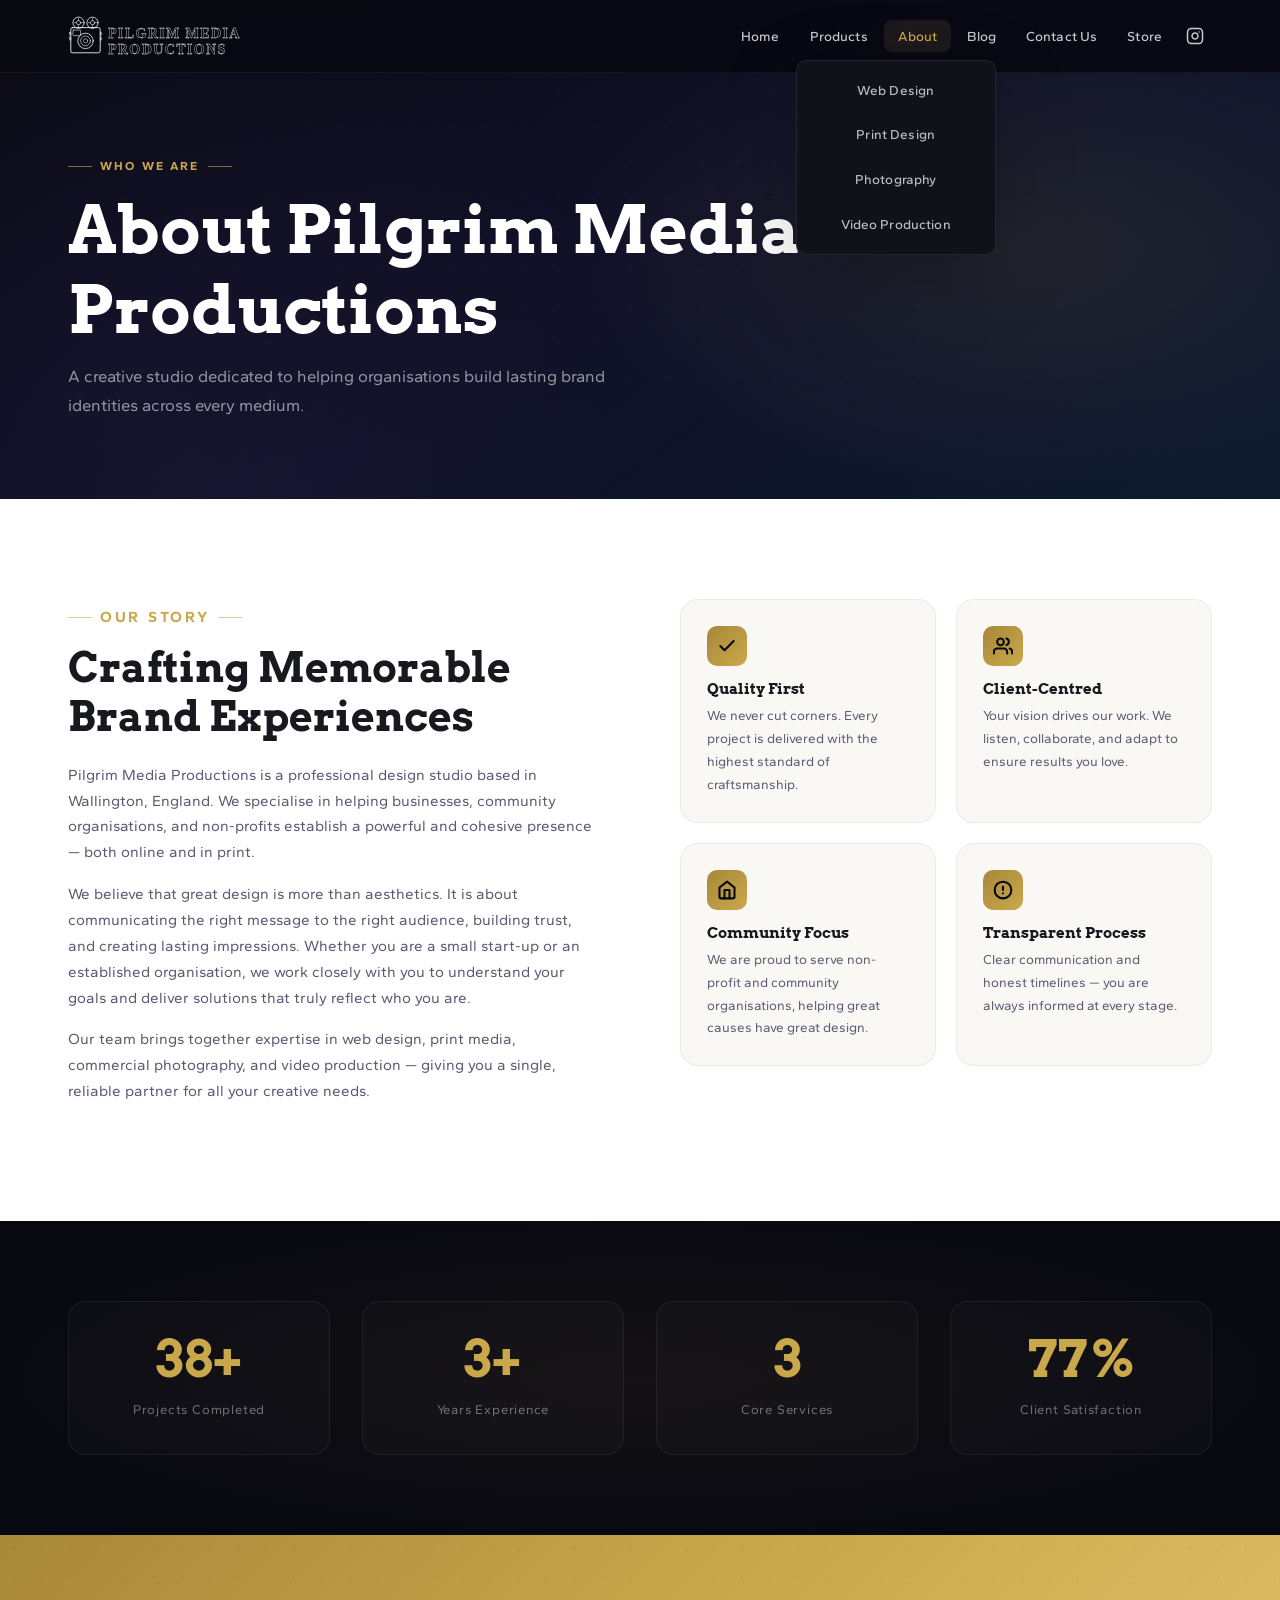
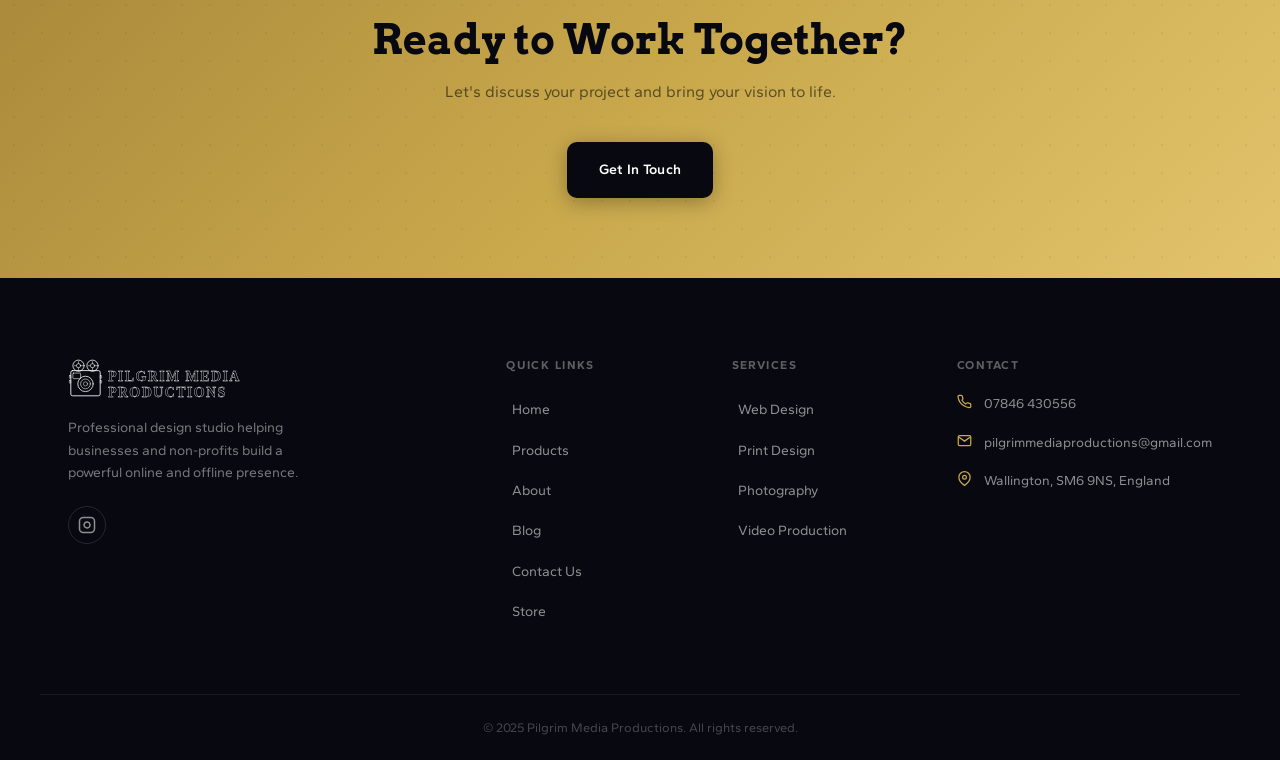
==== commit c4d9c5e9: "Add SVG logo, swap fonts to Arvo + Gantari - Added images/logo.svg: white outline SVG logo matching " ====
--- a/about.html
+++ b/about.html
@@ -8,7 +8,7 @@
   <link rel="stylesheet" href="css/styles.css" />
   <link rel="preconnect" href="https://fonts.googleapis.com" />
   <link rel="preconnect" href="https://fonts.gstatic.com" crossorigin />
-  <link href="https://fonts.googleapis.com/css2?family=Playfair+Display:wght@400;600;700&family=Inter:wght@300;400;500;600;700&display=swap" rel="stylesheet" />
+  <link href="https://fonts.googleapis.com/css2?family=Arvo:wght@400;700&family=Gantari:wght@300;400;500;600;700&display=swap" rel="stylesheet" />
 </head>
 <body>
 
@@ -21,8 +21,7 @@
   <header class="site-header">
     <div class="container header-inner">
       <a href="index.html" class="logo">
-        <div class="logo-mark">P</div>
-        <div class="logo-text">Pilgrim Media<small>Productions</small></div>
+        <img src="images/logo.svg" alt="Pilgrim Media Productions" class="logo-img" height="40" />
       </a>
       <nav class="main-nav" id="main-nav">
         <ul>
@@ -135,9 +134,8 @@
   <footer class="site-footer">
     <div class="container footer-inner">
       <div class="footer-brand">
-        <a href="index.html" class="logo logo-light">
-          <div class="logo-mark">P</div>
-          <div class="logo-text">Pilgrim Media<small>Productions</small></div>
+        <a href="index.html" class="logo">
+          <img src="images/logo.svg" alt="Pilgrim Media Productions" class="logo-img" height="36" />
         </a>
         <p>Professional design studio helping businesses and non-profits build a powerful online and offline presence.</p>
         <div class="social-links">
--- a/css/styles.css
+++ b/css/styles.css
@@ -20,8 +20,8 @@
   --clr-text-lt:   #5a5a72;
   --clr-accent:    #7c5cbf;
 
-  --ff-serif: 'Playfair Display', Georgia, serif;
-  --ff-sans:  'Inter', system-ui, sans-serif;
+  --ff-serif: 'Arvo', Georgia, serif;
+  --ff-sans:  'Gantari', system-ui, sans-serif;
 
   --max-w:      1200px;
   --radius:     10px;
@@ -253,43 +253,28 @@
 .logo {
   display: flex;
   align-items: center;
-  gap: 12px;
-  color: var(--clr-white);
   text-decoration: none;
   flex-shrink: 0;
 }
 
-.logo-mark {
-  width: 38px;
-  height: 38px;
-  background: var(--clr-gold);
-  border-radius: 10px;
-  display: flex;
-  align-items: center;
-  justify-content: center;
-  font-family: var(--ff-serif);
-  font-size: 1.1rem;
-  font-weight: 700;
-  color: var(--clr-dark);
-  flex-shrink: 0;
-  box-shadow: 0 2px 12px rgba(201,168,76,0.4);
-}
-
-.logo-text {
-  font-family: var(--ff-serif);
-  font-size: 0.92rem;
-  font-weight: 600;
-  color: var(--clr-white);
-  line-height: 1.25;
-}
-.logo-text small {
+.logo-img {
+  height: 42px;
+  width: auto;
   display: block;
-  font-size: 0.68rem;
-  font-family: var(--ff-sans);
-  font-weight: 500;
-  color: var(--clr-gold);
-  letter-spacing: 0.1em;
-  text-transform: uppercase;
+  /* Tint: default white works on dark header */
+  filter: brightness(1);
+  transition: opacity var(--transition);
+}
+
+.logo:hover .logo-img {
+  opacity: 0.85;
+}
+
+/* Gold-tinted version for light backgrounds */
+.logo-gold .logo-img {
+  filter: brightness(0) saturate(100%)
+          invert(75%) sepia(50%) saturate(500%)
+          hue-rotate(5deg) brightness(95%) contrast(90%);
 }
 
 /* Nav */
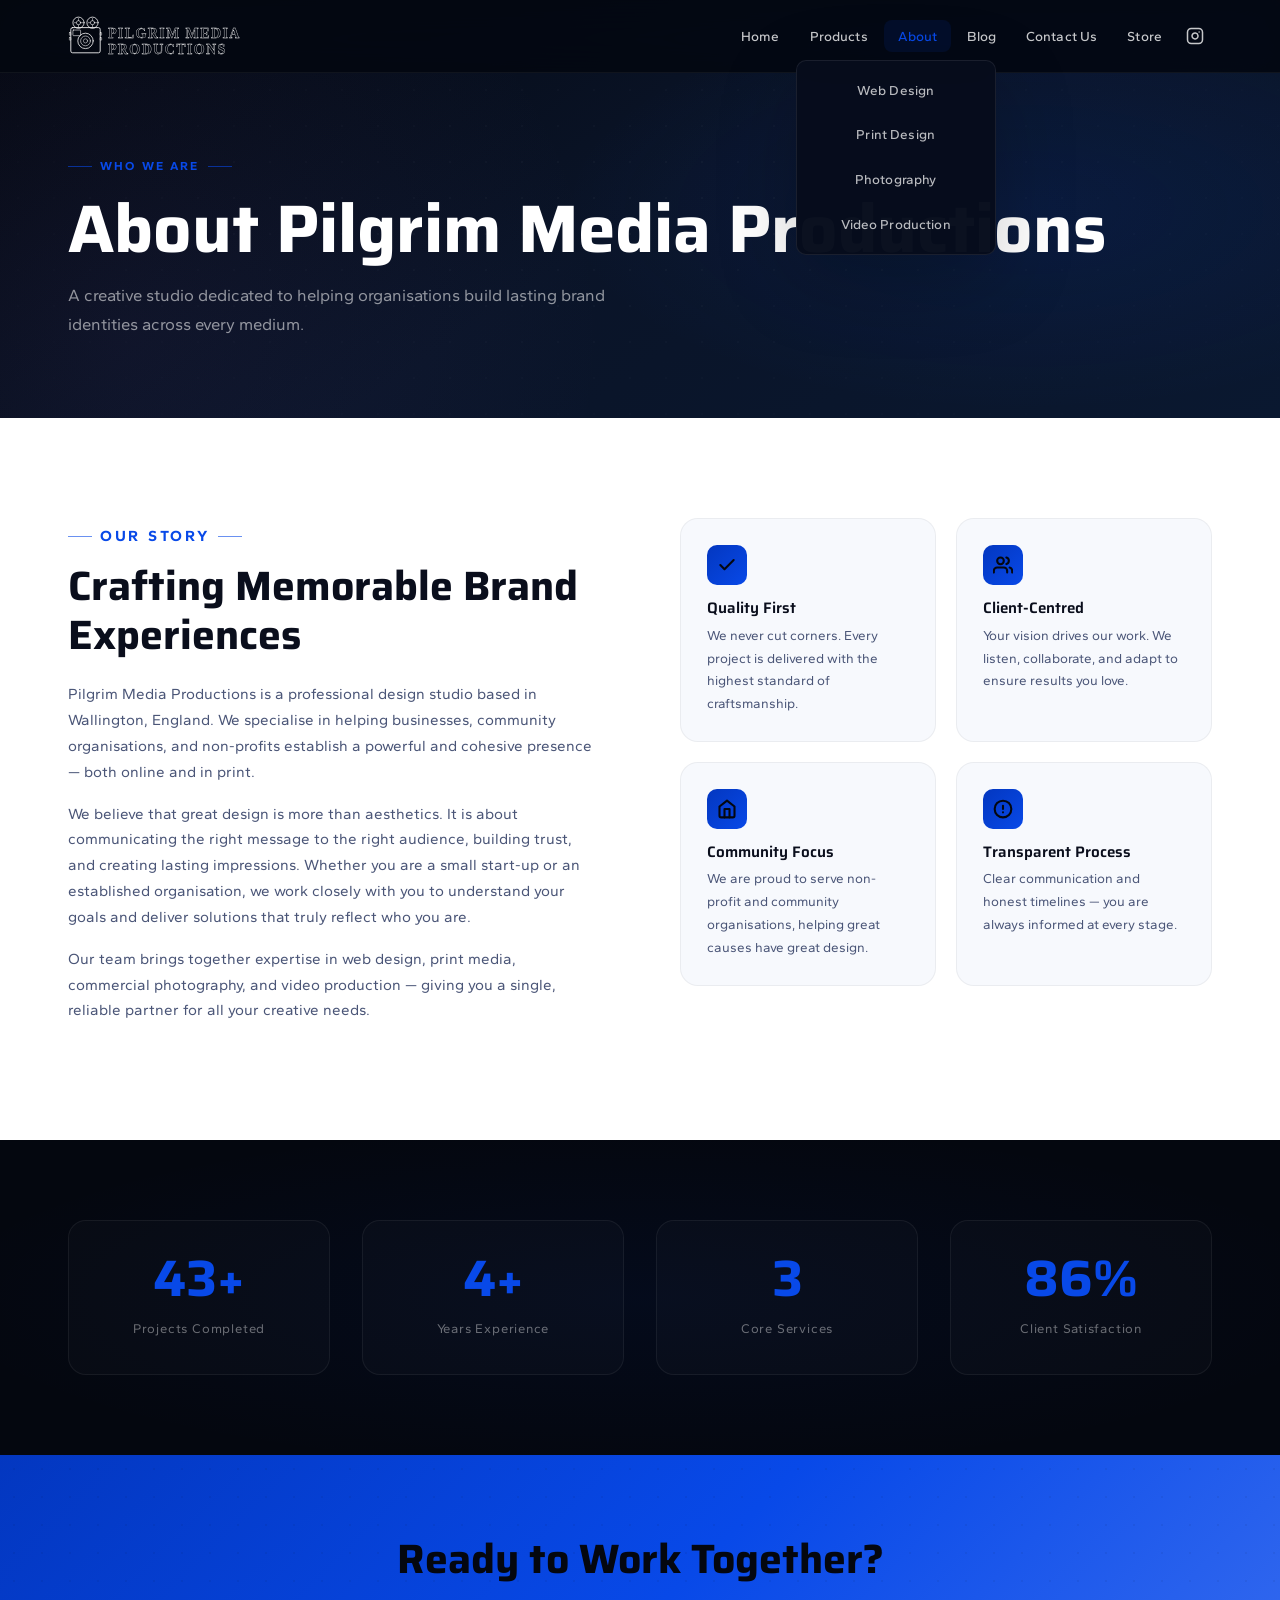
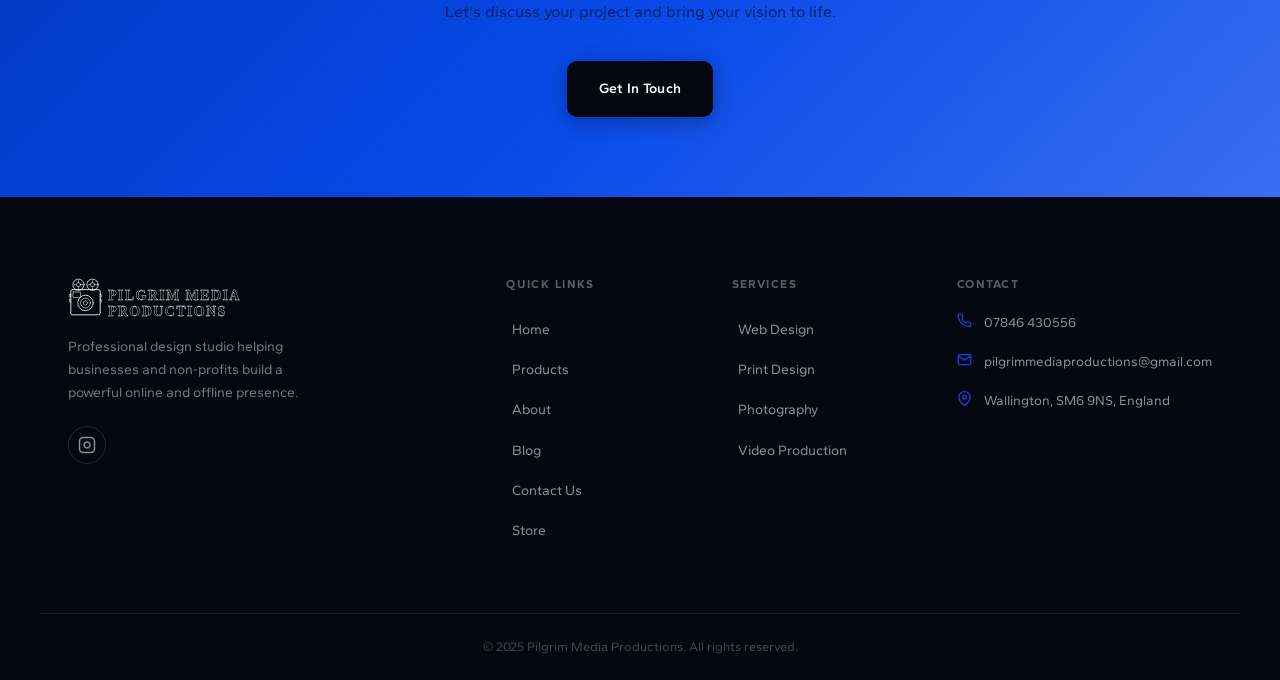
==== commit 295911c2: "Switch heading font from Arvo to Saira via Google Fonts https://claude.ai/code/session_01M8QwDPufkbk" ====
--- a/about.html
+++ b/about.html
@@ -8,7 +8,7 @@
   <link rel="stylesheet" href="css/styles.css" />
   <link rel="preconnect" href="https://fonts.googleapis.com" />
   <link rel="preconnect" href="https://fonts.gstatic.com" crossorigin />
-  <link href="https://fonts.googleapis.com/css2?family=Arvo:wght@400;700&family=Gantari:wght@300;400;500;600;700&display=swap" rel="stylesheet" />
+  <link href="https://fonts.googleapis.com/css2?family=Saira:wght@300;400;500;600;700&family=Gantari:wght@300;400;500;600;700&display=swap" rel="stylesheet" />
 </head>
 <body>
 
--- a/css/styles.css
+++ b/css/styles.css
@@ -4,23 +4,23 @@
 
 /* ── Variables ── */
 :root {
-  --clr-dark:      #080810;
-  --clr-dark2:     #111118;
-  --clr-dark3:     #1c1c28;
-  --clr-dark4:     #252535;
-  --clr-gold:      #c9a84c;
-  --clr-gold-lt:   #e2c46c;
-  --clr-gold-dk:   #a8883a;
+  --clr-dark:      #04070f;
+  --clr-dark2:     #070d1c;
+  --clr-dark3:     #0d1730;
+  --clr-dark4:     #122040;
+  --clr-gold:      #0849e8;
+  --clr-gold-lt:   #3a6ef0;
+  --clr-gold-dk:   #0337c0;
   --clr-white:     #ffffff;
-  --clr-off-white: #f6f3ee;
-  --clr-cream:     #faf8f4;
-  --clr-grey:      #888899;
-  --clr-grey-lt:   #d4d4e0;
-  --clr-text:      #18181f;
-  --clr-text-lt:   #5a5a72;
-  --clr-accent:    #7c5cbf;
-
-  --ff-serif: 'Arvo', Georgia, serif;
+  --clr-off-white: #f2f5fb;
+  --clr-cream:     #f7f9fd;
+  --clr-grey:      #7585a8;
+  --clr-grey-lt:   #c5cde0;
+  --clr-text:      #0a0e1c;
+  --clr-text-lt:   #4a5577;
+  --clr-accent:    #4d7eff;
+
+  --ff-serif: 'Saira', system-ui, sans-serif;
   --ff-sans:  'Gantari', system-ui, sans-serif;
 
   --max-w:      1200px;
@@ -140,7 +140,7 @@
   transform: translateY(16px);
   transition: all var(--transition);
   z-index: 900;
-  box-shadow: 0 4px 20px rgba(201,168,76,0.4);
+  box-shadow: 0 4px 20px rgba(8,73,232,0.4);
 }
 
 .back-to-top.visible {
@@ -151,7 +151,7 @@
 .back-to-top:hover {
   background: var(--clr-gold-lt);
   transform: translateY(-3px);
-  box-shadow: 0 8px 28px rgba(201,168,76,0.5);
+  box-shadow: 0 8px 28px rgba(8,73,232,0.5);
 }
 
 /* ── Buttons ── */
@@ -187,12 +187,12 @@
   background: var(--clr-gold);
   color: var(--clr-dark);
   border-color: var(--clr-gold);
-  box-shadow: 0 4px 18px rgba(201,168,76,0.3);
+  box-shadow: 0 4px 18px rgba(8,73,232,0.3);
 }
 .btn-primary:hover {
   background: var(--clr-gold-lt);
   border-color: var(--clr-gold-lt);
-  box-shadow: 0 6px 28px rgba(201,168,76,0.45);
+  box-shadow: 0 6px 28px rgba(8,73,232,0.45);
   transform: translateY(-2px);
 }
 
@@ -226,7 +226,7 @@
   position: fixed;
   top: 0; left: 0; right: 0;
   z-index: 1000;
-  background: rgba(8,8,16,0.88);
+  background: rgba(4,7,15,0.88);
   backdrop-filter: blur(18px) saturate(180%);
   -webkit-backdrop-filter: blur(18px) saturate(180%);
   border-bottom: 1px solid rgba(255,255,255,0.05);
@@ -234,7 +234,7 @@
 }
 
 .site-header.scrolled {
-  background: rgba(8,8,16,0.97);
+  background: rgba(4,7,15,0.97);
   box-shadow: 0 4px 32px rgba(0,0,0,0.35);
 }
 
@@ -296,7 +296,7 @@
 .main-nav a:hover,
 .main-nav a.active {
   color: var(--clr-gold);
-  background: rgba(201,168,76,0.1);
+  background: rgba(8,73,232,0.1);
 }
 
 .nav-social {
@@ -313,7 +313,7 @@
   position: absolute;
   top: calc(100% + 10px);
   left: 0;
-  background: rgba(18,18,26,0.98);
+  background: rgba(7,13,28,0.98);
   backdrop-filter: blur(16px);
   border: 1px solid rgba(255,255,255,0.08);
   border-radius: var(--radius);
@@ -334,7 +334,7 @@
 }
 .dropdown li a:hover {
   color: var(--clr-gold) !important;
-  background: rgba(201,168,76,0.1) !important;
+  background: rgba(8,73,232,0.1) !important;
 }
 
 .has-dropdown:hover .dropdown { display: flex; }
@@ -377,10 +377,10 @@
   position: absolute;
   inset: 0;
   background:
-    radial-gradient(ellipse 80% 80% at 85% 15%, rgba(201,168,76,0.14) 0%, transparent 55%),
+    radial-gradient(ellipse 80% 80% at 85% 15%, rgba(8,73,232,0.14) 0%, transparent 55%),
     radial-gradient(ellipse 60% 60% at 10% 80%, rgba(124,92,191,0.12) 0%, transparent 55%),
     radial-gradient(ellipse 50% 50% at 50% 50%, rgba(0,80,140,0.08) 0%, transparent 60%),
-    linear-gradient(160deg, #080810 0%, #111128 40%, #0d1a2e 100%);
+    linear-gradient(160deg, #04070f 0%, #0a1428 40%, #0a1830 100%);
   animation: heroBgPulse 12s ease-in-out infinite alternate;
 }
 
@@ -408,7 +408,7 @@
 }
 .hero-orb-1 {
   width: 500px; height: 500px;
-  background: rgba(201,168,76,0.09);
+  background: rgba(8,73,232,0.09);
   top: -150px; right: -100px;
   animation: orbFloat1 18s ease-in-out infinite;
 }
@@ -451,8 +451,8 @@
   display: inline-flex;
   align-items: center;
   gap: 8px;
-  background: rgba(201,168,76,0.12);
-  border: 1px solid rgba(201,168,76,0.3);
+  background: rgba(8,73,232,0.12);
+  border: 1px solid rgba(8,73,232,0.3);
   border-radius: 100px;
   padding: 6px 16px 6px 8px;
   margin-bottom: 28px;
@@ -466,8 +466,8 @@
 }
 
 @keyframes badgePulse {
-  0%, 100% { box-shadow: 0 0 0 0 rgba(201,168,76,0.4); }
-  50% { box-shadow: 0 0 0 6px rgba(201,168,76,0); }
+  0%, 100% { box-shadow: 0 0 0 0 rgba(8,73,232,0.4); }
+  50% { box-shadow: 0 0 0 6px rgba(8,73,232,0); }
 }
 
 .hero-badge span {
@@ -637,7 +637,7 @@
   content: '';
   position: absolute;
   inset: 0;
-  background: linear-gradient(135deg, rgba(201,168,76,0.03) 0%, transparent 60%);
+  background: linear-gradient(135deg, rgba(8,73,232,0.03) 0%, transparent 60%);
   opacity: 0;
   transition: opacity var(--transition);
 }
@@ -645,7 +645,7 @@
 .service-card:hover {
   box-shadow: var(--shadow-lg);
   transform: translateY(-6px);
-  border-color: rgba(201,168,76,0.2);
+  border-color: rgba(8,73,232,0.2);
 }
 
 .service-card:hover::before { transform: scaleX(1); }
@@ -654,7 +654,7 @@
 .service-icon {
   width: 64px;
   height: 64px;
-  background: linear-gradient(135deg, #f6f3ee, #ede9df);
+  background: linear-gradient(135deg, #f2f5fb, #e8edf8);
   border-radius: 16px;
   display: flex;
   align-items: center;
@@ -703,7 +703,7 @@
 
 /* ── Why Us ── */
 .why-us {
-  background: linear-gradient(160deg, #f6f3ee 0%, #faf8f4 100%);
+  background: linear-gradient(160deg, #f2f5fb 0%, #f7f9fd 100%);
   position: relative;
   overflow: hidden;
 }
@@ -713,7 +713,7 @@
   position: absolute;
   right: -200px; top: -200px;
   width: 600px; height: 600px;
-  background: radial-gradient(circle, rgba(201,168,76,0.07) 0%, transparent 70%);
+  background: radial-gradient(circle, rgba(8,73,232,0.07) 0%, transparent 70%);
 }
 
 .why-inner {
@@ -747,7 +747,7 @@
 .why-point:hover {
   box-shadow: var(--shadow-md);
   transform: translateX(4px);
-  border-color: rgba(201,168,76,0.2);
+  border-color: rgba(8,73,232,0.2);
 }
 
 .why-num {
@@ -817,7 +817,7 @@
 
 .wvc-icon {
   width: 44px; height: 44px;
-  background: linear-gradient(135deg, #f6f3ee, #ede9df);
+  background: linear-gradient(135deg, #f2f5fb, #e8edf8);
   border-radius: 10px;
   display: flex;
   align-items: center;
@@ -928,7 +928,7 @@
 
 .process-step:hover {
   background: rgba(255,255,255,0.06);
-  border-color: rgba(201,168,76,0.25);
+  border-color: rgba(8,73,232,0.25);
   transform: translateY(-4px);
 }
 
@@ -936,14 +936,14 @@
   font-family: var(--ff-serif);
   font-size: 3.5rem;
   font-weight: 700;
-  color: rgba(201,168,76,0.15);
+  color: rgba(8,73,232,0.15);
   line-height: 1;
   margin-bottom: 16px;
   transition: color var(--transition);
 }
 
 .process-step:hover .process-step-num {
-  color: rgba(201,168,76,0.35);
+  color: rgba(8,73,232,0.35);
 }
 
 .process-step h4 {
@@ -988,7 +988,7 @@
   left: 24px;
   font-family: var(--ff-serif);
   font-size: 8rem;
-  color: rgba(201,168,76,0.08);
+  color: rgba(8,73,232,0.08);
   line-height: 1;
   pointer-events: none;
 }
@@ -996,7 +996,7 @@
 .testimonial-card:hover {
   box-shadow: var(--shadow-lg);
   transform: translateY(-4px);
-  border-color: rgba(201,168,76,0.2);
+  border-color: rgba(8,73,232,0.2);
 }
 
 .testimonial-stars {
@@ -1050,7 +1050,7 @@
 
 /* ── Newsletter ── */
 .newsletter {
-  background: linear-gradient(140deg, #0d0d1a 0%, #141426 50%, #0d1a2e 100%);
+  background: linear-gradient(140deg, #0d0d1a 0%, #141426 50%, #0a1830 100%);
   padding: 80px 0;
   position: relative;
   overflow: hidden;
@@ -1061,7 +1061,7 @@
   position: absolute;
   inset: 0;
   background:
-    radial-gradient(ellipse 60% 80% at 90% 50%, rgba(201,168,76,0.1) 0%, transparent 60%),
+    radial-gradient(ellipse 60% 80% at 90% 50%, rgba(8,73,232,0.1) 0%, transparent 60%),
     radial-gradient(ellipse 40% 40% at 10% 50%, rgba(124,92,191,0.08) 0%, transparent 60%);
 }
 
@@ -1109,7 +1109,7 @@
 .newsletter-form input:focus {
   outline: none;
   border-color: var(--clr-gold);
-  box-shadow: 0 0 0 3px rgba(201,168,76,0.12);
+  box-shadow: 0 0 0 3px rgba(8,73,232,0.12);
 }
 
 /* ── Footer ── */
@@ -1154,7 +1154,7 @@
 .social-links a:hover {
   border-color: var(--clr-gold);
   color: var(--clr-gold);
-  background: rgba(201,168,76,0.1);
+  background: rgba(8,73,232,0.1);
   transform: translateY(-2px);
 }
 
@@ -1238,7 +1238,7 @@
 
 /* ── Page Hero (inner pages) ── */
 .page-hero {
-  background: linear-gradient(145deg, #080810 0%, #111128 50%, #0d1a2e 100%);
+  background: linear-gradient(145deg, #04070f 0%, #0a1428 50%, #0a1830 100%);
   padding: 148px 0 80px;
   position: relative;
   overflow: hidden;
@@ -1249,7 +1249,7 @@
   position: absolute;
   inset: 0;
   background:
-    radial-gradient(ellipse 60% 80% at 80% 50%, rgba(201,168,76,0.1) 0%, transparent 60%),
+    radial-gradient(ellipse 60% 80% at 80% 50%, rgba(8,73,232,0.1) 0%, transparent 60%),
     radial-gradient(circle at 10% 80%, rgba(124,92,191,0.07) 0%, transparent 40%);
 }
 
@@ -1307,7 +1307,7 @@
 .value-item:hover {
   box-shadow: var(--shadow-md);
   transform: translateY(-3px);
-  border-color: rgba(201,168,76,0.2);
+  border-color: rgba(8,73,232,0.2);
 }
 
 .value-icon {
@@ -1337,7 +1337,7 @@
   content: '';
   position: absolute;
   inset: 0;
-  background: radial-gradient(ellipse 80% 80% at 50% 50%, rgba(201,168,76,0.06) 0%, transparent 70%);
+  background: radial-gradient(ellipse 80% 80% at 50% 50%, rgba(8,73,232,0.06) 0%, transparent 70%);
 }
 
 .stats-grid {
@@ -1359,7 +1359,7 @@
 
 .stat-item:hover {
   background: rgba(255,255,255,0.04);
-  border-color: rgba(201,168,76,0.2);
+  border-color: rgba(8,73,232,0.2);
 }
 
 .stat-num {
@@ -1456,7 +1456,7 @@
   align-items: center;
   justify-content: center;
   flex-shrink: 0;
-  background-image: url("data:image/svg+xml,%3Csvg xmlns='http://www.w3.org/2000/svg' width='12' height='12' viewBox='0 0 24 24' fill='none' stroke='%23080810' stroke-width='3' stroke-linecap='round' stroke-linejoin='round'%3E%3Cpolyline points='20 6 9 17 4 12'/%3E%3C/svg%3E");
+  background-image: url("data:image/svg+xml,%3Csvg xmlns='http://www.w3.org/2000/svg' width='12' height='12' viewBox='0 0 24 24' fill='none' stroke='%23ffffff' stroke-width='3' stroke-linecap='round' stroke-linejoin='round'%3E%3Cpolyline points='20 6 9 17 4 12'/%3E%3C/svg%3E");
   background-repeat: no-repeat;
   background-position: center;
   background-size: 12px;
@@ -1556,7 +1556,7 @@
 
 .pm2 {
   width: 185px; height: 260px;
-  background: linear-gradient(145deg, #1a1025, #0d1a2e);
+  background: linear-gradient(145deg, #1a1025, #0a1830);
   top: 40px; left: 80px;
   transform: rotate(2deg);
 }
@@ -1614,14 +1614,14 @@
   justify-content: center;
   color: var(--clr-dark);
   padding-left: 5px;
-  box-shadow: 0 8px 32px rgba(201,168,76,0.5);
+  box-shadow: 0 8px 32px rgba(8,73,232,0.5);
   transition: all var(--transition);
   cursor: pointer;
 }
 
 .play-btn:hover {
   transform: scale(1.1);
-  box-shadow: 0 12px 40px rgba(201,168,76,0.6);
+  box-shadow: 0 12px 40px rgba(8,73,232,0.6);
 }
 
 .video-controls {
@@ -1772,7 +1772,7 @@
 
 .contact-item:hover {
   box-shadow: var(--shadow-md);
-  border-color: rgba(201,168,76,0.2);
+  border-color: rgba(8,73,232,0.2);
   transform: translateY(-2px);
 }
 
@@ -1840,7 +1840,7 @@
 .form-group textarea:focus {
   outline: none;
   border-color: var(--clr-gold);
-  box-shadow: 0 0 0 3px rgba(201,168,76,0.1);
+  box-shadow: 0 0 0 3px rgba(8,73,232,0.1);
 }
 
 .form-group textarea { resize: vertical; }
@@ -1881,7 +1881,7 @@
 
 .featured-card {
   border-color: var(--clr-gold);
-  box-shadow: 0 0 0 2px rgba(201,168,76,0.15), var(--shadow-md);
+  box-shadow: 0 0 0 2px rgba(8,73,232,0.15), var(--shadow-md);
 }
 
 .featured-card::after {
@@ -1910,7 +1910,7 @@
 
 .store-icon {
   width: 56px; height: 56px;
-  background: linear-gradient(135deg, #f6f3ee, #ede9df);
+  background: linear-gradient(135deg, #f2f5fb, #e8edf8);
   border-radius: 14px;
   display: flex;
   align-items: center;
@@ -1980,7 +1980,7 @@
   border-radius: 50%;
   display: inline-block;
   flex-shrink: 0;
-  background-image: url("data:image/svg+xml,%3Csvg xmlns='http://www.w3.org/2000/svg' width='11' height='11' viewBox='0 0 24 24' fill='none' stroke='%23080810' stroke-width='3' stroke-linecap='round' stroke-linejoin='round'%3E%3Cpolyline points='20 6 9 17 4 12'/%3E%3C/svg%3E");
+  background-image: url("data:image/svg+xml,%3Csvg xmlns='http://www.w3.org/2000/svg' width='11' height='11' viewBox='0 0 24 24' fill='none' stroke='%23ffffff' stroke-width='3' stroke-linecap='round' stroke-linejoin='round'%3E%3Cpolyline points='20 6 9 17 4 12'/%3E%3C/svg%3E");
   background-repeat: no-repeat;
   background-position: center;
   background-size: 11px;
@@ -2042,7 +2042,7 @@
     display: none;
     position: fixed;
     top: 72px; left: 0; right: 0; bottom: 0;
-    background: rgba(8,8,16,0.98);
+    background: rgba(4,7,15,0.98);
     z-index: 999;
     flex-direction: column;
     align-items: center;
